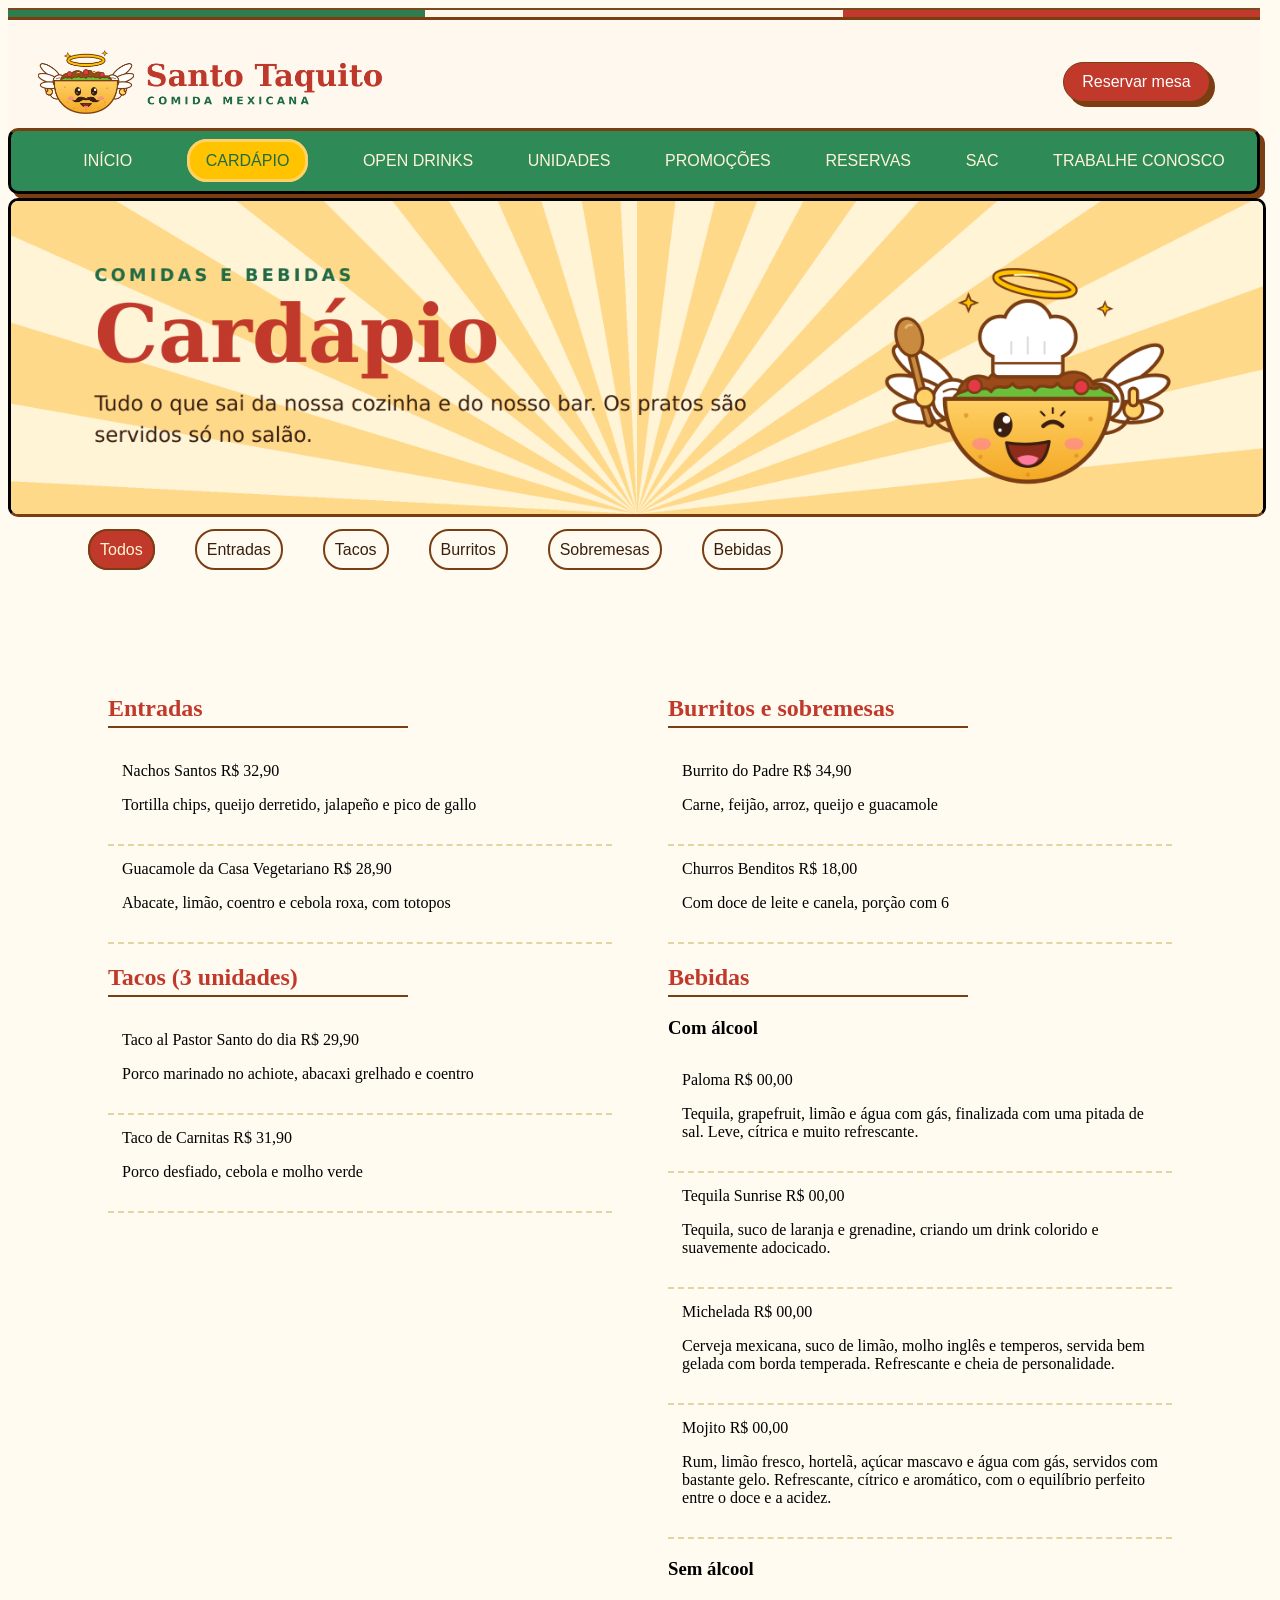
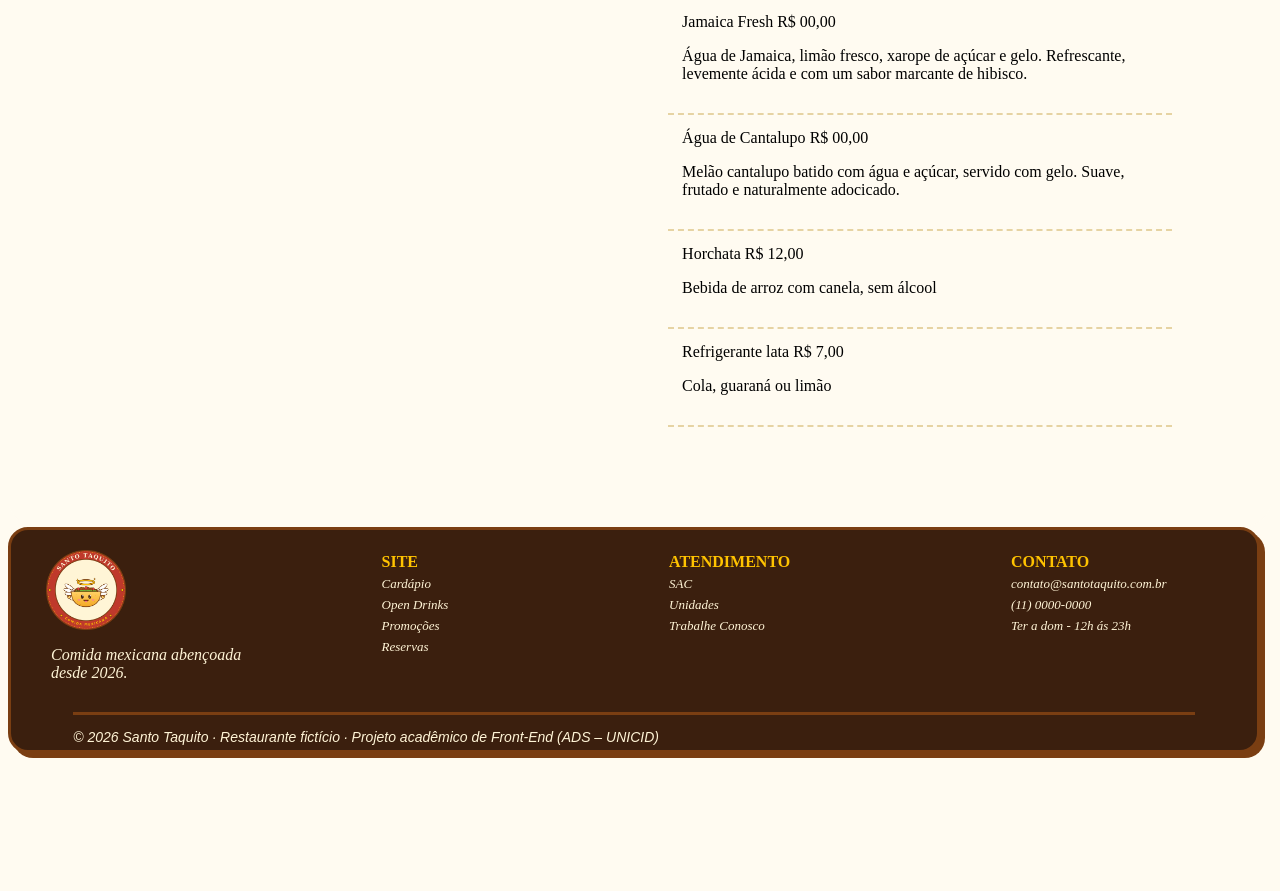
==== html/cardapio.html @ de3e93db "Add alt text to banner image in cardapio.html for accessibility" ====
<!DOCTYPE html>
<html lang="pt-BR">
<head>
    <meta charset="UTF-8">
    <meta name="viewport" content="width=device-width, initial-scale=1.0">
    <title>Santo Taquito - Cardápio</title>
    <!-- Link que carrega o CSS  -->
    <link rel="stylesheet" href="../css/style.css">
</head>
<body>

    <!-- Cabeçalho -->

    <header>
        <div class="content-group">
            <img id="imagem-banner" src="../img/logo-cabecalho.webp" alt="Mascote de tigela sorridente, piscando, com chapéu de cozinheiro, auréola e asinhas, segurando uma colher de pau" onclick="window.location.assign('../index.html')">
            <a href="" class="btn btn-principal titulos">Reservar mesa</a>   
        </div>
    </header>


    <!-- Menu  -->
    <div class="menu">
        <nav>
            <ul class="item-menu titulos">
                <li><a class="menu-link" href="../index.html" >INÍCIO</a></li>
                <li><a class="menu-link" href="cardapio.html" aria-current="page">CARDÁPIO</a></li>
                <li><a class="menu-link" href="open-drinks.html">OPEN DRINKS</a></li>
                <li><a class="menu-link" href="unidades.html">UNIDADES</a></li>
                <li><a class="menu-link" href="promocoes.html">PROMOÇÕES</a></li>
                <li><a class="menu-link" href="trabalhe-conosco.html">RESERVAS</a></li>
                <li><a class="menu-link" href="sac.html">SAC</a></li>
                <li><a class="menu-link" href="trabalhe-conosco.html">TRABALHE CONOSCO</a></li>
            </ul>
        </nav>
    </div>

    <!-- Imagem banner cardápio -->
    <div>
        <h1 class="visually-hidden">Comidas e Bebidas - Cardápio</h1>
        <img id="banner-carpadio" src="../img/banner-cardapio-com-texto.png" alt="Banner do cardápio com o título 'Comidas e Bebidas – Cardápio' e o texto 'Tudo o que sai da nossa cozinha e do nosso bar. Os pratos são servidos só no salão.' À direita, um mascote sorridente em forma de tigela de comida, com chapéu de cozinheiro, asas de anjo, auréola e uma colher de pau, piscando o olho e fazendo sinal de positivo. O fundo tem raios amarelos e creme.">
   </div>

   <div class="container-menu-cardapio">
        <ul id="menu-cardapio">
            <li><a class="btn-menu" href="cardapio.html?menu=todos">Todos</a></li>
            <li><a class="btn-menu" href="cardapio.html?menu=entradas">Entradas</a></li>
            <li><a class="btn-menu" href="cardapio.html?menu=tacos">Tacos</a></li>
            <li><a class="btn-menu" href="cardapio.html?menu=burritos">Burritos</a></li>
            <li><a class="btn-menu" href="cardapio.html?menu=sobremesas">Sobremesas</a></li>
            <li><a class="btn-menu" href="cardapio.html?menu=bebidas">Bebidas</a></li>
        </ul>
   </div>

    <section class="lista-cardapio">
        <div class="container-cardapio">
            <div class="grupo">
                <h2>Entradas</h2>
                <ul class="itens">
                    <li class="item">
                        <div class="item-linha">
                            <span class="item-nome">Nachos Santos</span>
                            <span class="pontilhado"></span>
                            <span class="item-preco">R$ 32,90</span>
                        </div>
                        <p class="descricao-item">Tortilla chips, queijo derretido, jalapeño e pico de gallo</p>
                    </li>
                    <li class="item">
                        <div class="item-linha">
                            <span class="item-nome">Guacamole da Casa</span>
                            <span class="tag tag-verde">Vegetariano</span>
                            <span class="pontilhado"></span>
                            <span class="item-preco">R$ 28,90</span>
                        </div>
                        <p class="descricao-item">Abacate, limão, coentro e cebola roxa, com totopos</p>
                    </li>
                </ul>
            </div>
 
            <div class="grupo">
                <h2>Tacos (3 unidades)</h2>
                <ul class="itens">
                    <li class="item">
                        <div class="item-linha">
                            <span class="item-nome">Taco al Pastor</span>
                            <span class="tag tag-amarela">Santo do dia</span>
                            <span class="pontilhado"></span>
                            <span class="item-preco">R$ 29,90</span>
                        </div>
                        <p class="descricao-item">Porco marinado no achiote, abacaxi grelhado e coentro</p>
                    </li>
                    <li class="item">
                        <div class="item-linha">
                            <span class="item-nome">Taco de Carnitas</span>
                            <span class="pimentas"><i class="pimenta"></i><i class="pimenta"></i></span>
                            <span class="pontilhado"></span>
                            <span class="item-preco">R$ 31,90</span>
                        </div>
                        <p class="descricao-item">Porco desfiado, cebola e molho verde</p>
                    </li>
                </ul>
            </div>
        </div>
 
        <div class="container-cardapio">
            <div class="grupo">
                <h2>Burritos e sobremesas</h2>
                <ul class="itens">
                    <li class="item">
                        <div class="item-linha">
                            <span class="item-nome">Burrito do Padre</span>
                            <span class="pimentas"><i class="pimenta"></i></span>
                            <span class="pontilhado"></span>
                            <span class="item-preco">R$ 34,90</span>
                        </div>
                        <p class="descricao-item">Carne, feijão, arroz, queijo e guacamole</p>
                    </li>
                    <li class="item">
                        <div class="item-linha">
                            <span class="item-nome">Churros Benditos</span>
                            <span class="pontilhado"></span>
                            <span class="item-preco">R$ 18,00</span>
                        </div>
                        <p class="descricao-item">Com doce de leite e canela, porção com 6</p>
                    </li>
                </ul>
            </div>
 
            <div class="grupo">
                <h2>Bebidas</h2>
 
                <h3 class="subtitulo-bebida">Com álcool</h3>
                <ul class="itens">
                    <li class="item">
                        <div class="item-linha">
                            <span class="item-nome">Paloma</span>
                            <span class="pontilhado"></span>
                            <span class="item-preco">R$ 00,00</span>
                        </div>
                        <p class="descricao-item">Tequila, grapefruit, limão e água com gás, finalizada com uma pitada de sal. Leve, cítrica e muito refrescante.</p>
                    </li>
                    <li class="item">
                        <div class="item-linha">
                            <span class="item-nome">Tequila Sunrise</span>
                            <span class="pontilhado"></span>
                            <span class="item-preco">R$ 00,00</span>
                        </div>
                        <p class="descricao-item">Tequila, suco de laranja e grenadine, criando um drink colorido e suavemente adocicado.</p>
                    </li>
                    <li class="item">
                        <div class="item-linha">
                            <span class="item-nome">Michelada</span>
                            <span class="pontilhado"></span>
                            <span class="item-preco">R$ 00,00</span>
                        </div>
                        <p class="descricao-item">Cerveja mexicana, suco de limão, molho inglês e temperos, servida bem gelada com borda temperada. Refrescante e cheia de personalidade.</p>
                    </li>
                    <li class="item">
                        <div class="item-linha">
                            <span class="item-nome">Mojito</span>
                            <span class="pontilhado"></span>
                            <span class="item-preco">R$ 00,00</span>
                        </div>
                        <p class="descricao-item">Rum, limão fresco, hortelã, açúcar mascavo e água com gás, servidos com bastante gelo. Refrescante, cítrico e aromático, com o equilíbrio perfeito entre o doce e a acidez.</p>
                    </li>
                </ul>
 
                <h3 class="subtitulo-bebida">Sem álcool</h3>
                <ul class="itens">
                    <li class="item">
                        <div class="item-linha">
                            <span class="item-nome">Jamaica Fresh</span>
                            <span class="pontilhado"></span>
                            <span class="item-preco">R$ 00,00</span>
                        </div>
                        <p class="descricao-item">Água de Jamaica, limão fresco, xarope de açúcar e gelo. Refrescante, levemente ácida e com um sabor marcante de hibisco.</p>
                    </li>
                    <li class="item">
                        <div class="item-linha">
                            <span class="item-nome">Água de Cantalupo</span>
                            <span class="pontilhado"></span>
                            <span class="item-preco">R$ 00,00</span>
                        </div>
                        <p class="descricao-item">Melão cantalupo batido com água e açúcar, servido com gelo. Suave, frutado e naturalmente adocicado.</p>
                    </li>
                    <li class="item">
                        <div class="item-linha">
                            <span class="item-nome">Horchata</span>
                            <span class="pontilhado"></span>
                            <span class="item-preco">R$ 12,00</span>
                        </div>
                        <p class="descricao-item">Bebida de arroz com canela, sem álcool</p>
                    </li>
                    <li class="item">
                        <div class="item-linha">
                            <span class="item-nome">Refrigerante lata</span>
                            <span class="pontilhado"></span>
                            <span class="item-preco">R$ 7,00</span>
                        </div>
                        <p class="descricao-item">Cola, guaraná ou limão</p>
                    </li>
                </ul>
            </div>
        </div>
    </section>

    <!-- Rodapé  -->
    <footer>
        <div class="content-rodape">
            <div id="selo-rodape">
                <img src="../img/logo-emblema.webp" alt="">
                <p><i>Comida mexicana abençoada<br>desde 2026.</i></p>
                
            </div>
       
            <ul class="rodape-site">
                <li><strong>SITE</strong></li>
                <li><a href="html/cardapio.html"><i>Cardápio</i></a></li>
                <li><a href="open-drinks.html"><i>Open Drinks</i></a></li>
                <li><a href="promocoes.html"><i>Promoções</i></a></li>
                <li><a href="reservas.html"><i>Reservas</i></a></li>
            </ul>
            <ul class="rodape-atendimento">
                <li><strong>ATENDIMENTO</strong></li>
                <li><a href="sac.html"><i>SAC</i></a></li>
                <li><a href="unidades.html"><i>Unidades</i></a></li>
                <li><a href="trabalhe-conosco.html"><i>Trabalhe Conosco</i></a></li>
            </ul>
            <ul class="rodape-contato">
                <li><strong>CONTATO</strong></li>
                <li><i>contato@santotaquito.com.br</i></li>
                <li><i>(11) 0000-0000</i></li>
                <li><i>Ter a dom - 12h ás 23h</i></li>
            </ul>
        </div>
        <div class="copy-rodape">
           <p>
                <i>&copy; 2026 Santo Taquito · Restaurante fictício · Projeto acadêmico de Front-End (ADS – UNICID)</i> 
           </p>
        </div>
    </footer>
    
    <script src="../js/app.js"></script>
</body>
</html>
---- css/style.css ----
/* Todas as cores que serão usadas no site */
:root {
  --vermelho-primenta:#C0392B;
  --vermelho-escuro:#9E2E22;
  --verde-moldura: #2E8B57;
  --verde-escuro:#1F6B45;
  --dourado-aureola:#FFC300;
  --amarelo-tordilha:#FFD166;
  --laranja-tordilha:#F4A824;
  --raio-dourado:#FFD98A;
  --creme:#FFF4D6;
  --fundo-da-pagina:#FFFBF1;
  --branco:#FFFFFF;
  --marrom-contorno: #7A3E12;
  --marrom-texto: #3B1F0E;
  --verde-alface: #6BBF3A;
  --vermelho-tomate:#E63946;
  --rosa-bochecha:#FF7B9C;
}

.item-menu{
    display:flex;
    justify-content: space-around;
    list-style: none;
}

.menu-link {
    text-decoration: none;
    color: var(--creme);
}

.menu {
    background-color: var(--verde-moldura);
    padding: 5px;
    border-style: solid;
    border-top-color: var(--marrom-contorno) ;
    box-shadow: 5px 5px var(--marrom-contorno);
    border-radius:10px;
}

#imagem-banner {
    height: 64px;
    padding:20px;
    cursor:pointer;
 }



.content-group {
  display: flex;
  justify-content: space-between;
  align-items: center;
  padding: 10px; 
  background-color: #fff8ef;
  
}

.lista-cardapio {
    display: flex;
    background-color: #faf9f9;
    padding:100px;
    width: 50%;
    justify-content:space-between;
}

.lista-cardapio h2  {
    border-bottom: 2px solid var(--marrom-contorno);
    padding-bottom: 4px;
    width: 300px;
    text-align: start;
    color: var(--vermelho-primenta);
}

.visually-hidden {
    position: absolute;
    width: 1px;
    height: 1px;
    padding: 0;
    margin: -1px;
    overflow: hidden;
    clip: rect(0, 0, 0, 0);
    white-space: nowrap;
    border: 0;
}

.btn {
    border:1px solid var(--marrom-contorno);
    border-radius: 20px;
    padding: 10px;
    text-decoration: none;
    box-shadow: 5px 5px var(--marrom-contorno);
    margin-right: 40px;
    width: 125px;
    text-align: center;
}

.btn-principal {
    background-color: var(--vermelho-primenta);
    color: var(--branco);
}
.btn-unidades {
    background-color: var(--vermelho-primenta);
    color: var(--branco);
}


.titulos {
    font-family:'Franklin Gothic Medium', 'Arial Narrow', Arial, sans-serif;
}

body {
    /* margin: 0; */
    background-color: var(--fundo-da-pagina);
    margin-right: 20px;   
 }
 #banner-orcamento {
    border-radius: 20px;
    margin-top: 5px;
    border-style: solid;
    border-color: var(--marrom-contorno);
 }
 #banner-contato {
    border-radius: 20px;
    margin-top: 5px;
    border-style: solid;
    border-color: var(--marrom-contorno);
    width: 100%;
    height: 100%;
 }

header {
    height: 120px;
}
#banner-unidades {
    border-radius: 20px;
    margin-top: 5px;
    border-style: solid;
    border-color: var(--marrom-contorno);
}
.imagem-unidade {
    border-radius: 60px;
    border-style: solid;
    border-color: var(--marrom-contorno);
}
.content-unidades {
    padding: 60px;
    display: flex;
    margin-left: 70px;
    margin-bottom: 20px;
}
.content-unidades h4, .content-unidades h2 {
    display: flex;
}

.content-orcamento {
    padding: 70px;
    display: flex;
    justify-content: space-between;
}
.card-orcamento {
    border: solid 3px var(--marrom-contorno);
    border-radius: 20px;
    box-shadow: 5px 5px var(--marrom-contorno);
    background-color: var(--creme);
    width: 20%;
    padding: 20px;
}
.content-contato {
    padding: 50px;
    display: flex;
    justify-content: space-between;
}
.card-contato {
    border: solid 3px var(--marrom-contorno);
    border-radius: 20px;
    box-shadow: 5px 5px var(--marrom-contorno);
    background-color: var(--creme);
    width: 40%;
    padding: 20px;
}

footer {
    background-color: var(--marrom-texto);
    height: 220px;
    border-radius: 20px;
    border: 3px solid var(--marrom-contorno);
    box-shadow: 5px 5px var(--marrom-contorno);
}

.copy-rodape {
    margin: 0 auto;
    height: 80%;
    width: 90%;
    border-top: 3px solid var(--marrom-contorno);
    font-family: 'Franklin Gothic Medium', 'Arial Narrow', Arial, sans-serif;
    font-size:14px;
    text-align:center;
    color:var(--creme);
    display: flex;
}

#selo-rodape img{
    margin-left: 35px;
    margin-top: 20px;
    height: 80px ;
}

#selo-rodape p {
    color: var(--creme);
    margin-left: 40px;
    margin-bottom: 30px;
    /* display: flex;
    position:fixed;
    top:275px; */
}

#selo-rodape {
    display:grid;
    margin-right: 10px;
}

.content-rodape {
    display: flex;
}


.menu a:hover {
    background-color: var(--verde-moldura);
    height: 180px;
    border-radius: 20px;
    color:var(--verde-escuro)
    
}

.menu a[aria-current="page"] {
    background-color: var(--dourado-aureola);
    padding: 10px 16px;
    border-radius: 20px;
    border:3px solid var(--amarelo-tordilha);
    color:var(--verde-escuro)
}

.rodape-site strong , .rodape-atendimento strong, .rodape-contato strong {
    color:var(--dourado-aureola);
    margin-bottom:10px;
}

#banner-carpadio {
    width: 100%;
    height: 100%;
    border-radius: 10px;
    border-style: solid;
    border-bottom-color: var(--marrom-contorno);
    margin-top:4px;
}

#menu-cardapio {
    display: flex;
    /* justify-content:space-around; */
    list-style: none;
    font-family: 'Franklin Gothic Medium', 'Arial Narrow', Arial, sans-serif;
    
}

.container-menu-cardapio {
    margin-top: 20px;
}
 
.btn-menu {
    border: 2px solid var(--marrom-contorno);
    height: 10px;
    padding: 10px;
    border-radius: 20px;
    width: 300px;
    text-decoration: none;
    color: var(--marrom-texto);
    margin-left: 40px;
}


.rodape-site , .rodape-atendimento , .rodape-contato {
    list-style: none;
    display:inline-table;
    margin: 0 auto;
    margin-top:20px;  
} 

.rodape-site li , .rodape-atendimento li , .rodape-contato li {
    margin-top:3px;
}

.rodape-site a , .rodape-atendimento a , .rodape-contato i  {
    color:var(--creme);
    text-decoration: none;
    font-size: small;
}


header::before {
  content: "";
  display: block;
  height: 7px;
  border-top: 2px solid #7a4a1e;
  border-bottom: 3px solid var(--marrom-contorno);
  background: linear-gradient(
    to right,
    #2e7d4f 0 33.33%,
    #fdf6e9 33.33% 66.66%,
    #c0392b 66.66% 100%
  );
}

.lista-cardapio {
    display: grid;
    grid-template-columns: 1fr 1fr;
    gap:56px;
    width: 85%;
    border-radius: 30px;
    margin: 0 auto;
    background: var(--fundo-da-pagina);
}


.itens {
    list-style: none;
    margin: 0;
    padding: 0;
}

.item {
    padding: 14px;
    border-bottom: 2px dashed #e6d3a3;
}
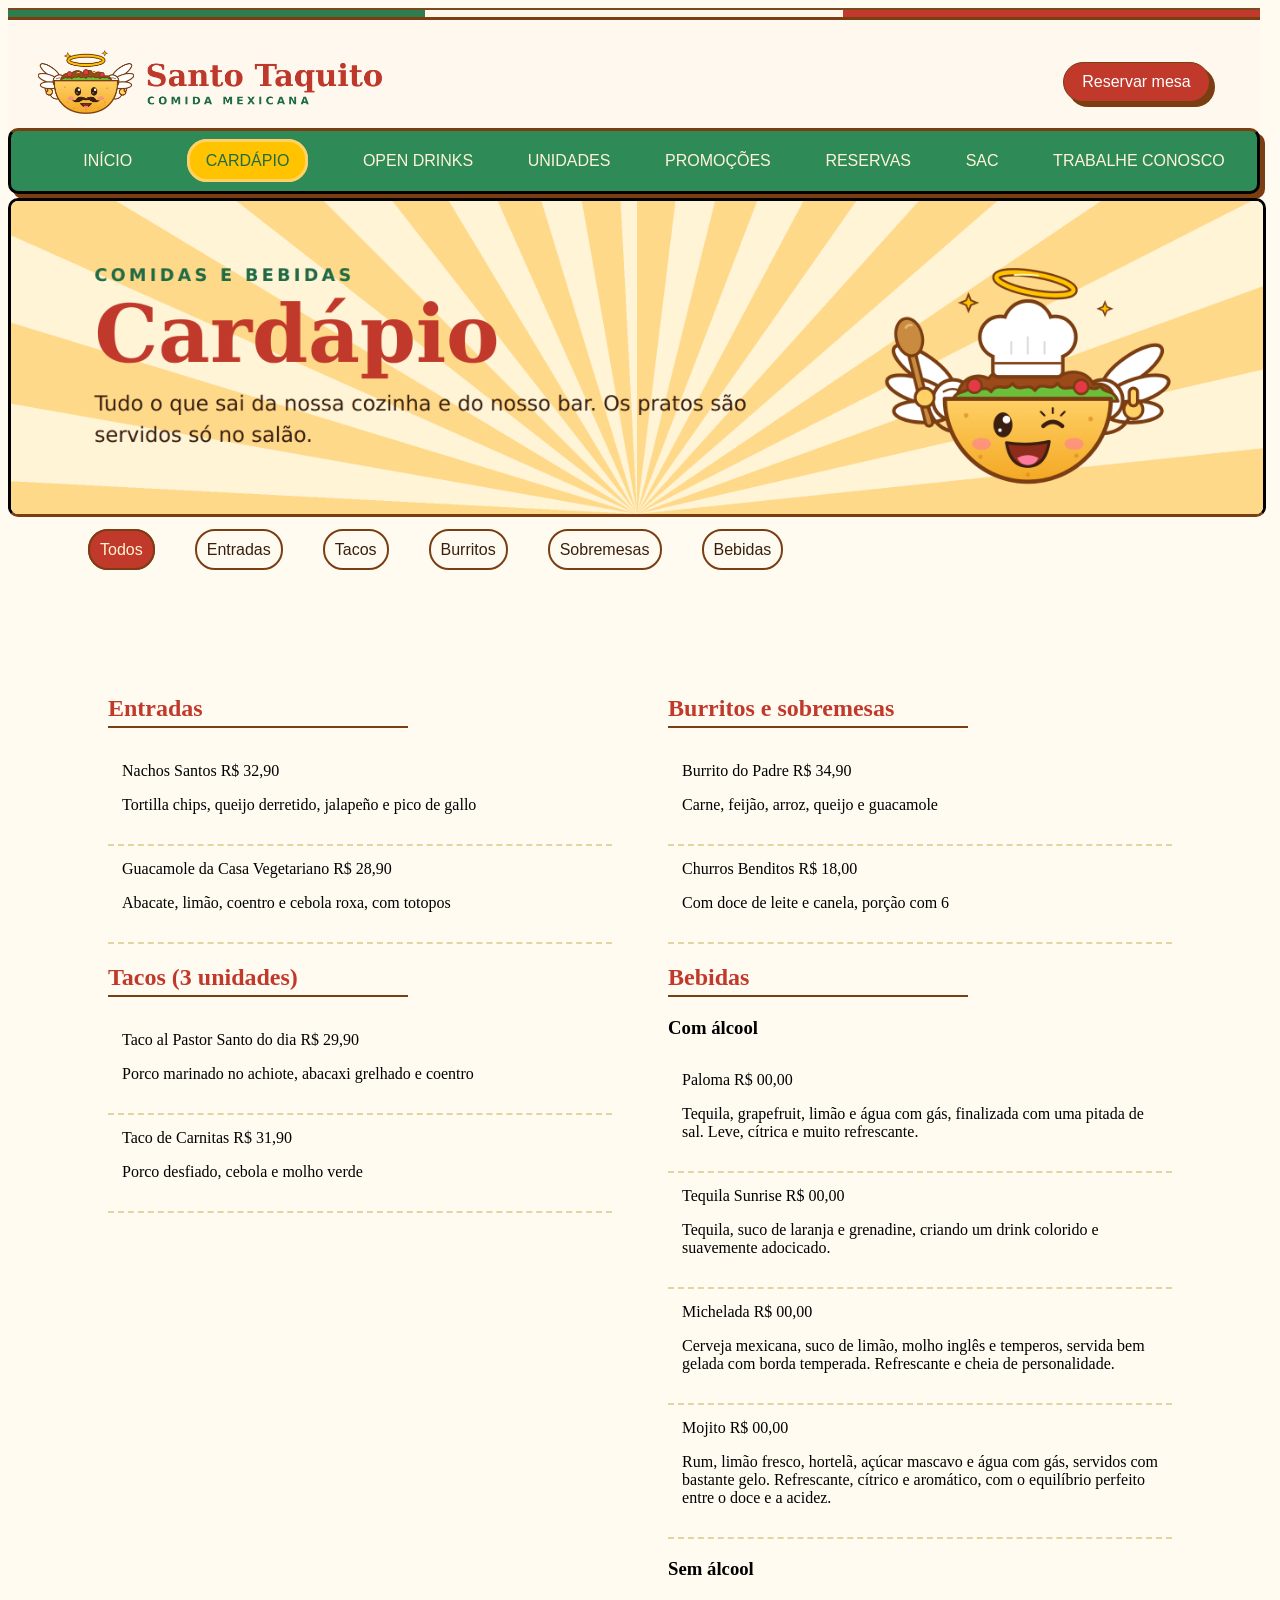
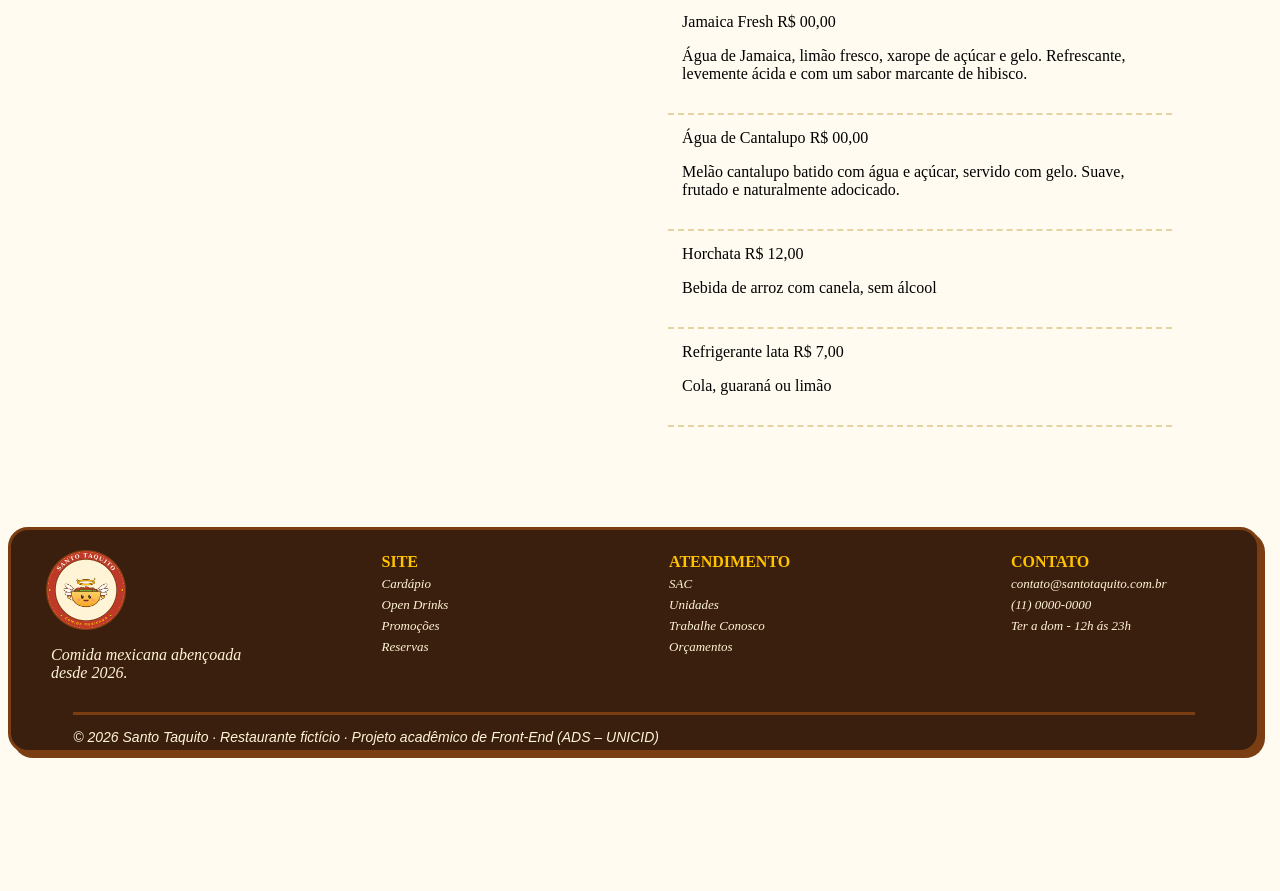
==== commit cf587a22: "att link" ====
--- a/html/cardapio.html
+++ b/html/cardapio.html
@@ -13,7 +13,7 @@
 
     <header>
         <div class="content-group">
-            <img id="imagem-banner" src="../img/logo-cabecalho.webp" alt="Mascote de tigela sorridente, piscando, com chapéu de cozinheiro, auréola e asinhas, segurando uma colher de pau" onclick="window.location.assign('../index.html')">
+            <img id="imagem-banner" src="../img/logo-cabecalho.webp" alt="" onclick="window.location.assign('../index.html')">
             <a href="" class="btn btn-principal titulos">Reservar mesa</a>   
         </div>
     </header>
@@ -225,6 +225,7 @@
                 <li><a href="sac.html"><i>SAC</i></a></li>
                 <li><a href="unidades.html"><i>Unidades</i></a></li>
                 <li><a href="trabalhe-conosco.html"><i>Trabalhe Conosco</i></a></li>
+                <li><a href="orcamento.html"><i>Orçamentos</i></a></li>
             </ul>
             <ul class="rodape-contato">
                 <li><strong>CONTATO</strong></li>
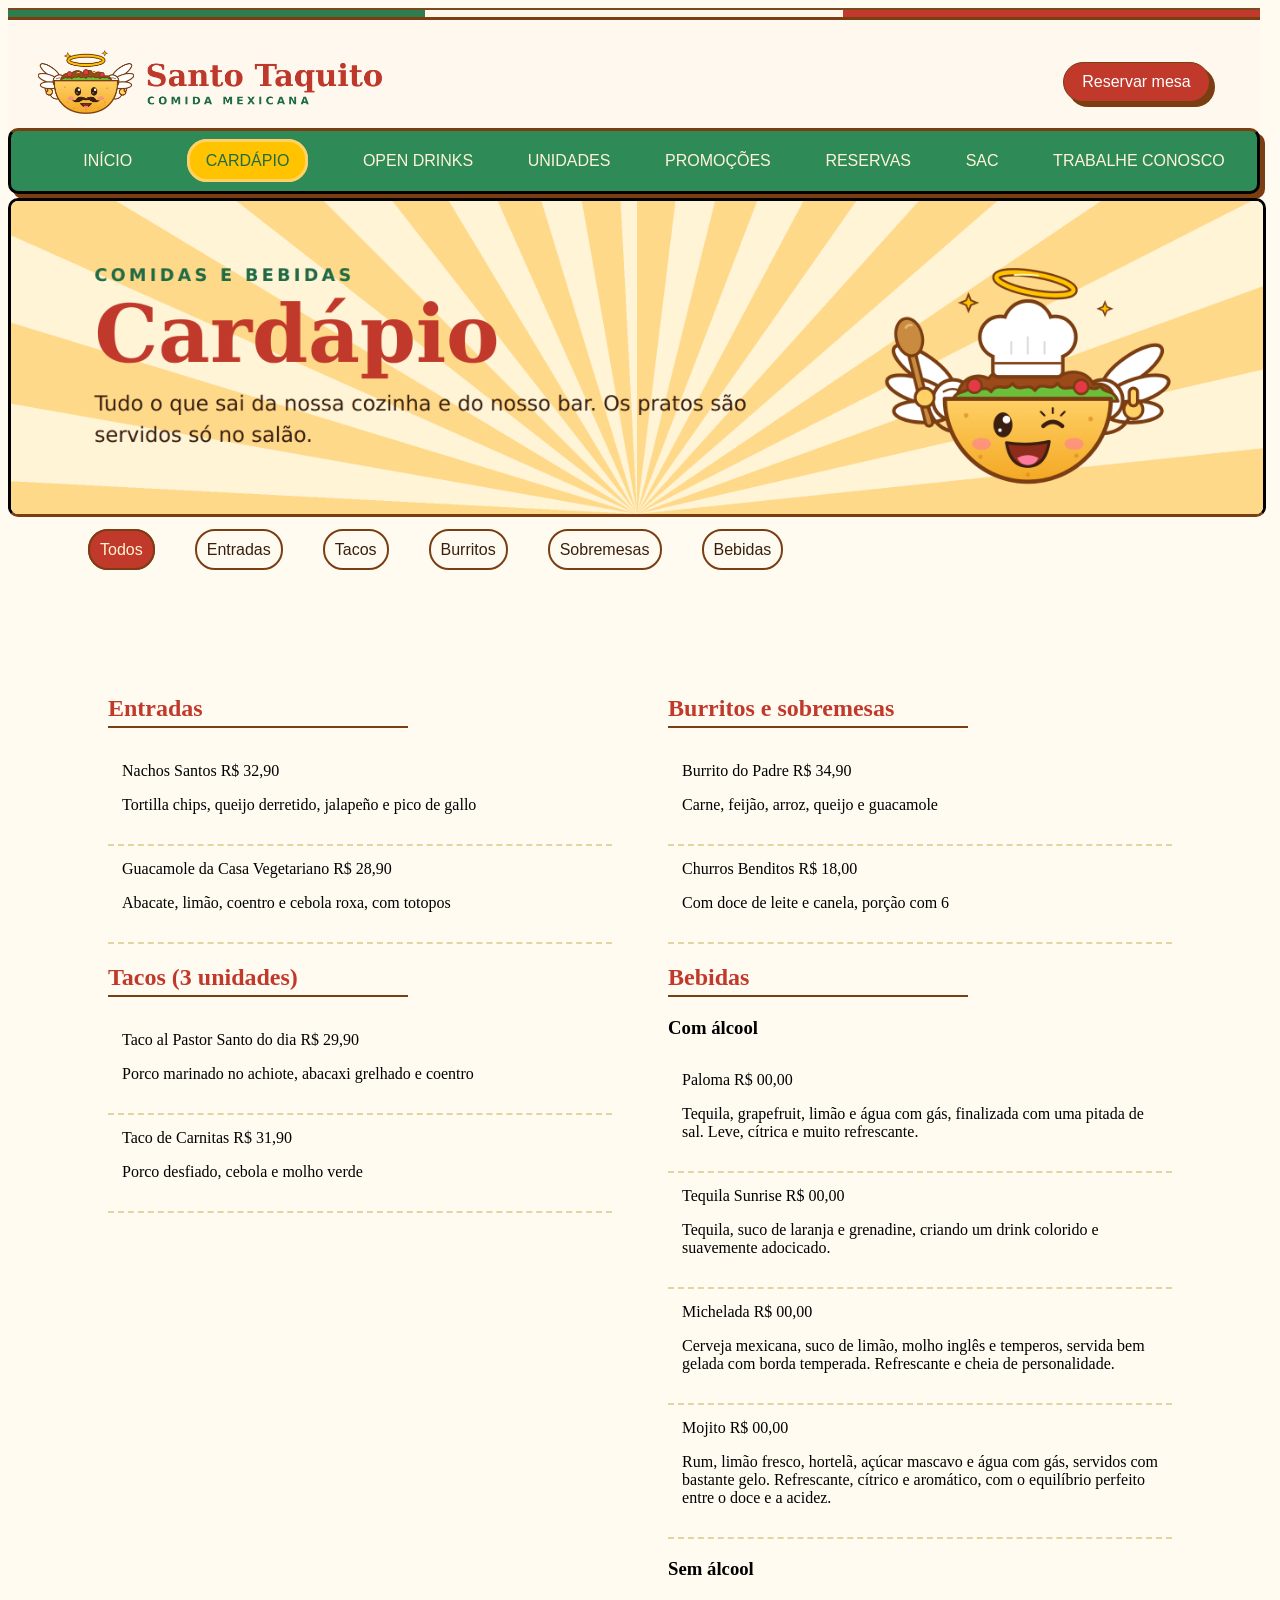
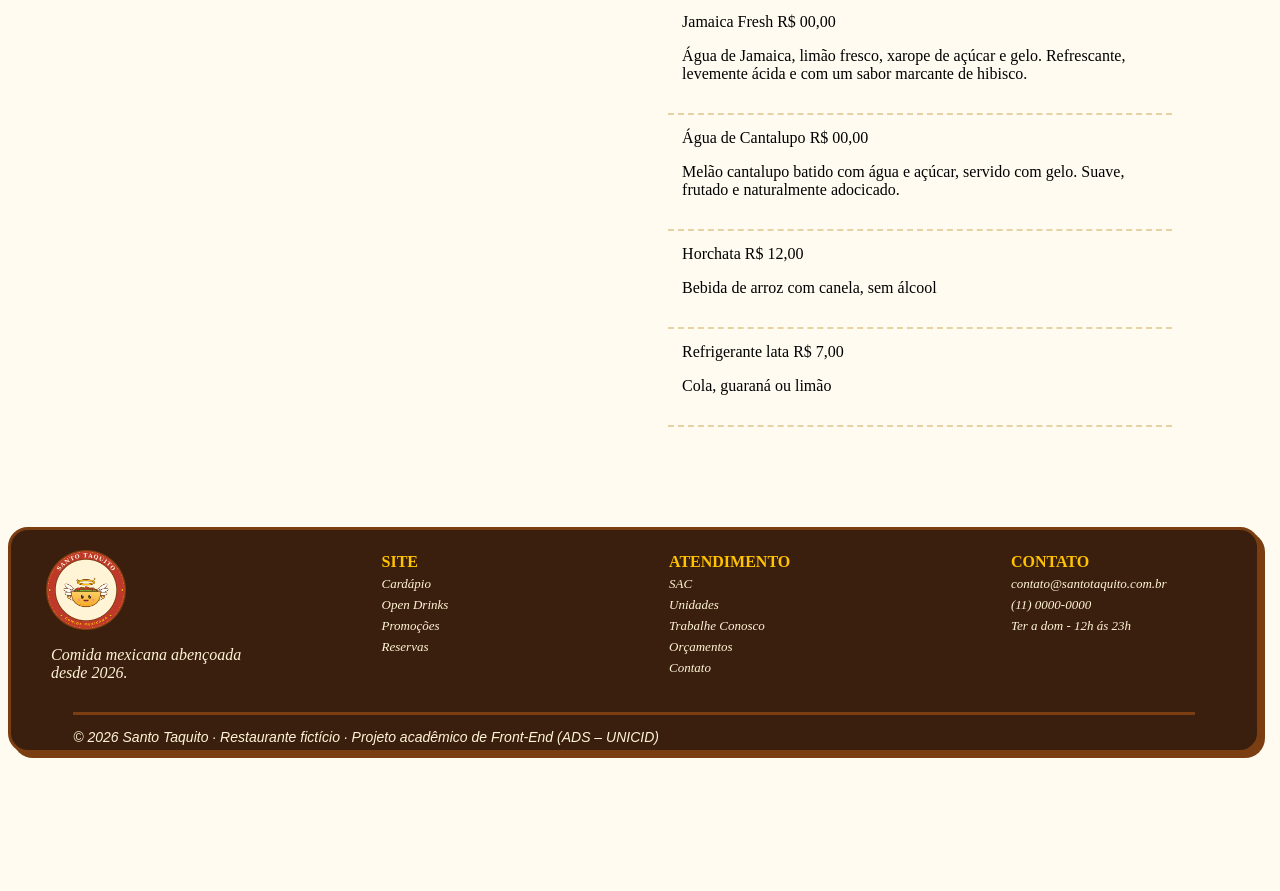
==== commit 30a8801b: "new link" ====
--- a/html/cardapio.html
+++ b/html/cardapio.html
@@ -13,7 +13,7 @@
 
     <header>
         <div class="content-group">
-            <img id="imagem-banner" src="../img/logo-cabecalho.webp" alt="" onclick="window.location.assign('../index.html')">
+            <img id="imagem-banner" src="../img/logo-cabecalho.webp" alt="Mascote de tigela sorridente, piscando, com chapéu de cozinheiro, auréola e asinhas, segurando uma colher de pau" onclick="window.location.assign('../index.html')">
             <a href="" class="btn btn-principal titulos">Reservar mesa</a>   
         </div>
     </header>
@@ -226,6 +226,7 @@
                 <li><a href="unidades.html"><i>Unidades</i></a></li>
                 <li><a href="trabalhe-conosco.html"><i>Trabalhe Conosco</i></a></li>
                 <li><a href="orcamento.html"><i>Orçamentos</i></a></li>
+                <li><a href="contato.html"><i>Contato</i></a></li>
             </ul>
             <ul class="rodape-contato">
                 <li><strong>CONTATO</strong></li>
--- a/css/style.css
+++ b/css/style.css
@@ -118,6 +118,7 @@
     margin-top: 5px;
     border-style: solid;
     border-color: var(--marrom-contorno);
+    width: 100%;
  }
  #banner-contato {
     border-radius: 20px;
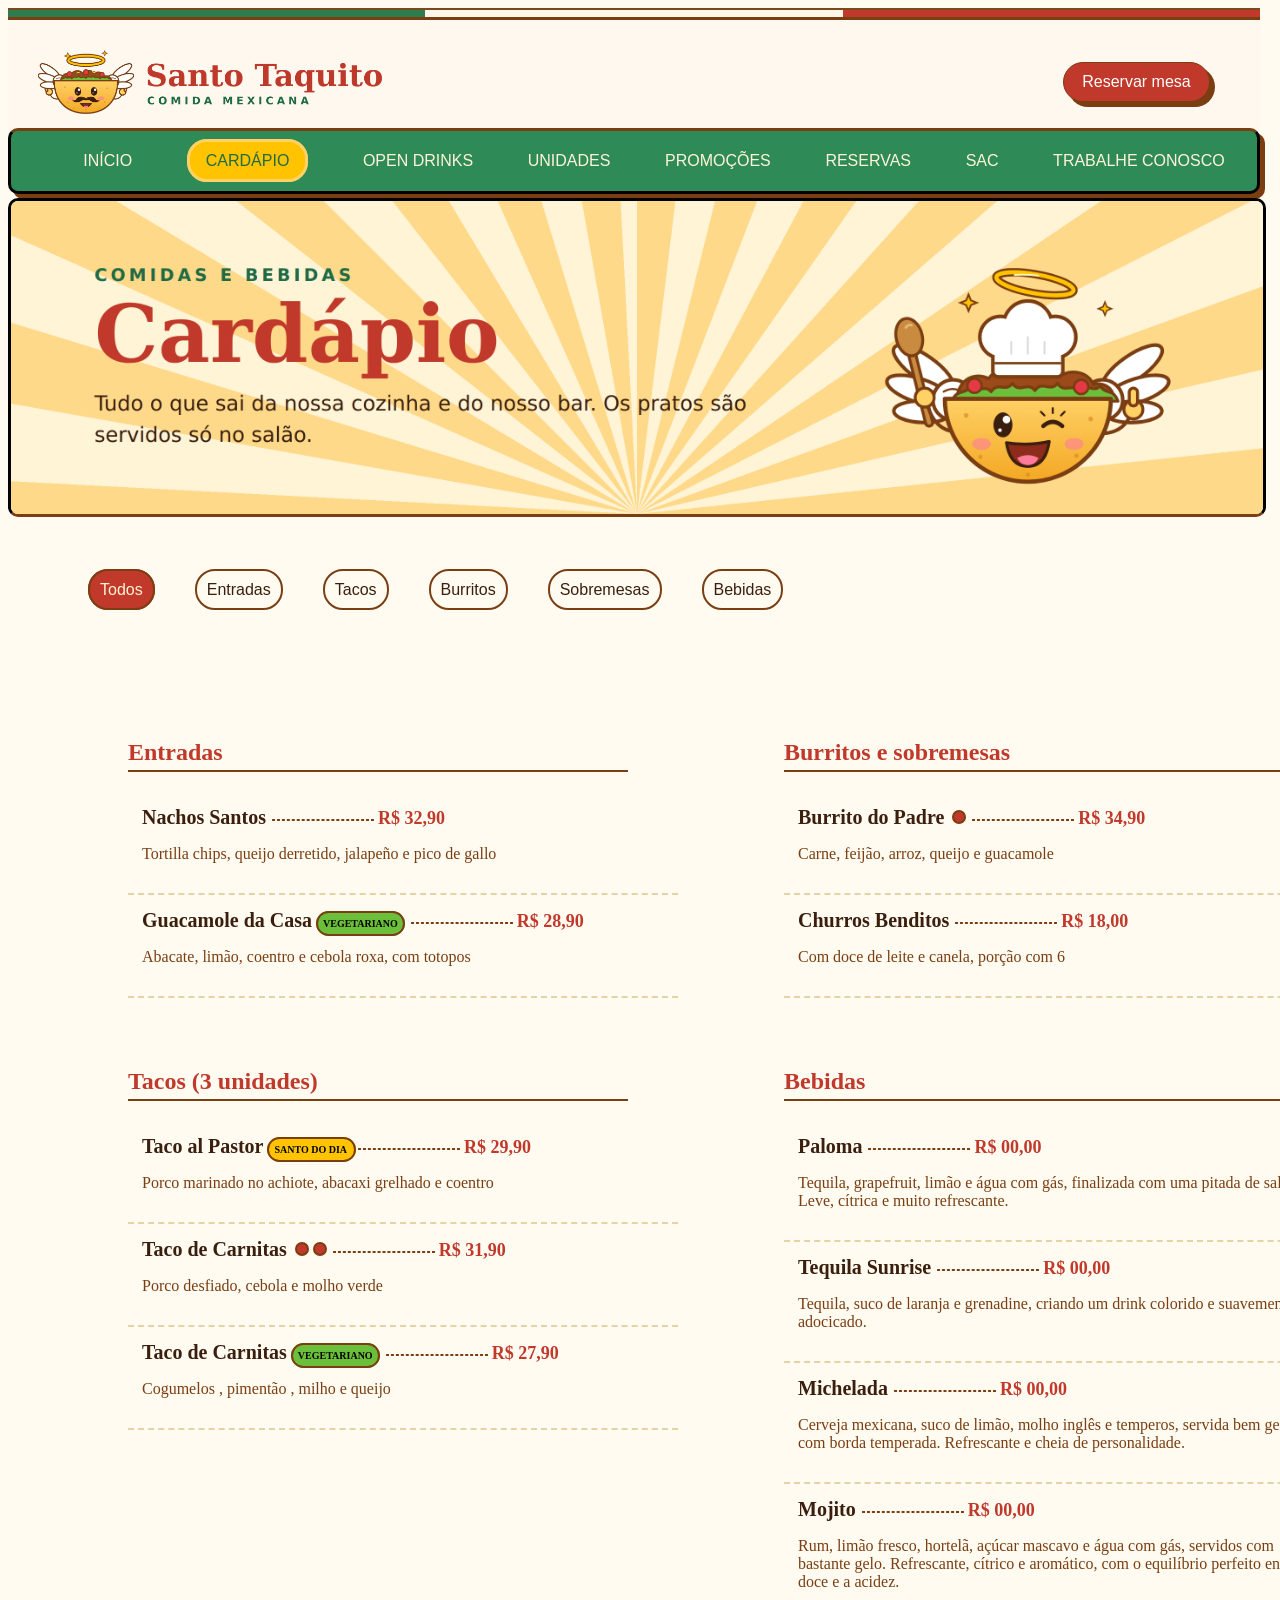
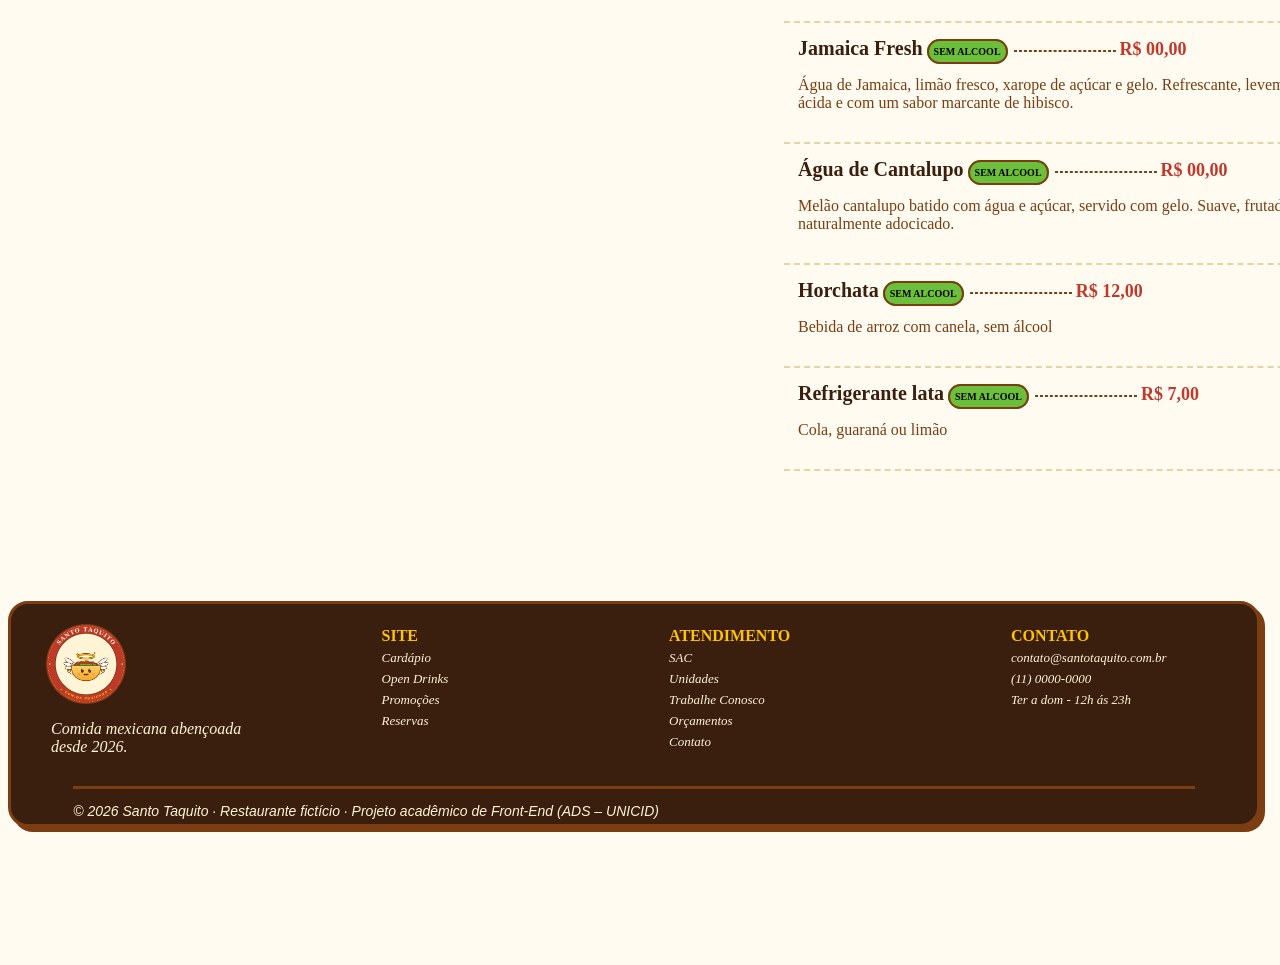
==== commit 6ee154c2: "fix: Ajusta página cardápio  - display  - margin  - organização das classes da página cardápio" ====
--- a/html/cardapio.html
+++ b/html/cardapio.html
@@ -14,7 +14,7 @@
     <header>
         <div class="content-group">
             <img id="imagem-banner" src="../img/logo-cabecalho.webp" alt="Mascote de tigela sorridente, piscando, com chapéu de cozinheiro, auréola e asinhas, segurando uma colher de pau" onclick="window.location.assign('../index.html')">
-            <a href="" class="btn btn-principal titulos">Reservar mesa</a>   
+            <a href="reservas.html" class="btn btn-principal titulos">Reservar mesa</a>   
         </div>
     </header>
 
@@ -37,7 +37,6 @@
 
     <!-- Imagem banner cardápio -->
     <div>
-        <h1 class="visually-hidden">Comidas e Bebidas - Cardápio</h1>
         <img id="banner-carpadio" src="../img/banner-cardapio-com-texto.png" alt="Banner do cardápio com o título 'Comidas e Bebidas – Cardápio' e o texto 'Tudo o que sai da nossa cozinha e do nosso bar. Os pratos são servidos só no salão.' À direita, um mascote sorridente em forma de tigela de comida, com chapéu de cozinheiro, asas de anjo, auréola e uma colher de pau, piscando o olho e fazendo sinal de positivo. O fundo tem raios amarelos e creme.">
    </div>
 
@@ -52,157 +51,180 @@
         </ul>
    </div>
 
-    <section class="lista-cardapio">
-        <div class="container-cardapio">
-            <div class="grupo">
-                <h2>Entradas</h2>
-                <ul class="itens">
-                    <li class="item">
-                        <div class="item-linha">
-                            <span class="item-nome">Nachos Santos</span>
-                            <span class="pontilhado"></span>
-                            <span class="item-preco">R$ 32,90</span>
-                        </div>
-                        <p class="descricao-item">Tortilla chips, queijo derretido, jalapeño e pico de gallo</p>
-                    </li>
-                    <li class="item">
-                        <div class="item-linha">
-                            <span class="item-nome">Guacamole da Casa</span>
-                            <span class="tag tag-verde">Vegetariano</span>
-                            <span class="pontilhado"></span>
-                            <span class="item-preco">R$ 28,90</span>
-                        </div>
-                        <p class="descricao-item">Abacate, limão, coentro e cebola roxa, com totopos</p>
-                    </li>
-                </ul>
+   <!-- principal  -->
+    <main>
+        <section class="lista-cardapio">
+            <div class="container-cardapio">
+                <div class="grupo">
+                    <h2>Entradas</h2>
+                    <ul class="itens">
+                        <li class="item">
+                            <div class="item-linha">
+                                <span class="item-nome">Nachos Santos</span>
+                                <span class="pontilhado"></span>
+                                <span class="item-preco">R$ 32,90</span>
+                            </div>
+                            <p class="descricao-item">Tortilla chips, queijo derretido, jalapeño e pico de gallo</p>
+                        </li>
+                        <li class="item">
+                            <div class="item-linha">
+                                <span class="item-nome">Guacamole da Casa</span>
+                                <span class="tag tag-verde">VEGETARIANO</span>
+                                <span class="pontilhado"></span>
+                                <span class="item-preco">R$ 28,90</span>
+                            </div>
+                            <p class="descricao-item">Abacate, limão, coentro e cebola roxa, com totopos</p>
+                        </li>
+                    </ul>
+                </div>
+    
+                <div class="grupo">
+                    <h2>Tacos (3 unidades)</h2>
+                    <ul class="itens">
+                        <li class="item">
+                            <div class="item-linha">
+                                <span class="item-nome">Taco al Pastor</span>
+                                <span class="tag tag-amarela">SANTO DO DIA </span>
+                                <span class="pontilhado"></span>
+                                <span class="item-preco">R$ 29,90</span>
+                            </div>
+                            <p class="descricao-item">Porco marinado no achiote, abacaxi grelhado e coentro</p>
+                        </li>
+                        <li class="item">
+                            <div class="item-linha">
+                                <span class="item-nome">Taco de Carnitas</span>
+                                <span class="pimentas"><i class="pimenta"></i><i class="pimenta"></i></span>
+                                <span class="pontilhado"></span>
+                                <span class="item-preco">R$ 31,90</span>
+                            </div>
+                            <p class="descricao-item">Porco desfiado, cebola e molho verde</p>
+                        </li>
+                        <li class="item">
+                            <div class="item-linha">
+                                <span class="item-nome">Taco de Carnitas</span>
+                                <span class="tag tag-verde">VEGETARIANO</span>
+                                <span class="pontilhado"></span>
+                                <span class="item-preco">R$ 27,90</span>
+                            </div>
+                            <p class="descricao-item">Cogumelos , pimentão , milho e queijo</p>
+                        </li>
+                    </ul>
+                </div>
             </div>
- 
-            <div class="grupo">
-                <h2>Tacos (3 unidades)</h2>
-                <ul class="itens">
-                    <li class="item">
-                        <div class="item-linha">
-                            <span class="item-nome">Taco al Pastor</span>
-                            <span class="tag tag-amarela">Santo do dia</span>
-                            <span class="pontilhado"></span>
-                            <span class="item-preco">R$ 29,90</span>
-                        </div>
-                        <p class="descricao-item">Porco marinado no achiote, abacaxi grelhado e coentro</p>
-                    </li>
-                    <li class="item">
-                        <div class="item-linha">
-                            <span class="item-nome">Taco de Carnitas</span>
-                            <span class="pimentas"><i class="pimenta"></i><i class="pimenta"></i></span>
-                            <span class="pontilhado"></span>
-                            <span class="item-preco">R$ 31,90</span>
-                        </div>
-                        <p class="descricao-item">Porco desfiado, cebola e molho verde</p>
-                    </li>
-                </ul>
+    
+            <div class="container-cardapio">
+                <div class="grupo">
+                    <h2>Burritos e sobremesas</h2>
+                    <ul class="itens">
+                        <li class="item">
+                            <div class="item-linha">
+                                <span class="item-nome">Burrito do Padre</span>
+                                <span class="pimentas"><i class="pimenta"></i></span>
+                                <span class="pontilhado"></span>
+                                <span class="item-preco">R$ 34,90</span>
+                            </div>
+                            <p class="descricao-item">Carne, feijão, arroz, queijo e guacamole</p>
+                        </li>
+                        <li class="item">
+                            <div class="item-linha">
+                                <span class="item-nome">Churros Benditos</span>
+                                <span class="pontilhado"></span>
+                                <span class="item-preco">R$ 18,00</span>
+                            </div>
+                            <p class="descricao-item">Com doce de leite e canela, porção com 6</p>
+                        </li>
+                    </ul>
+                </div>
+    
+                <div class="grupo">
+                    <h2>Bebidas</h2>
+                    <ul class="itens">
+                        <li class="item">
+                            <div class="item-linha">
+                                <span class="item-nome">Paloma</span>
+                                <span class="pontilhado"></span>
+                                <span class="item-preco">R$ 00,00</span>
+                            </div>
+                            <p class="descricao-item">Tequila, grapefruit, limão e água com gás, finalizada com uma pitada
+                                de sal. Leve, cítrica e muito refrescante.</p>
+                        </li>
+                        <li class="item">
+                            <div class="item-linha">
+                                <span class="item-nome">Tequila Sunrise</span>
+                                <span class="pontilhado"></span>
+                                <span class="item-preco">R$ 00,00</span>
+                            </div>
+                            <p class="descricao-item">Tequila, suco de laranja e grenadine, criando um drink colorido e
+                                suavemente adocicado.</p>
+                        </li>
+                        <li class="item">
+                            <div class="item-linha">
+                                <span class="item-nome">Michelada</span>
+                                <span class="pontilhado"></span>
+                                <span class="item-preco">R$ 00,00</span>
+                            </div>
+                            <p class="descricao-item">Cerveja mexicana, suco de limão, molho inglês e temperos, servida bem
+                                gelada com borda temperada. Refrescante e cheia de personalidade.</p>
+                        </li>
+                        <li class="item">
+                            <div class="item-linha">
+                                <span class="item-nome">Mojito</span>
+                                <span class="pontilhado"></span>
+                                <span class="item-preco">R$ 00,00</span>
+                            </div>
+                            <p class="descricao-item">Rum, limão fresco, hortelã, açúcar mascavo e água com gás, servidos
+                                com bastante gelo. Refrescante, cítrico e aromático, com o equilíbrio perfeito entre o doce
+                                e a acidez.</p>
+                        </li>
+                    </ul>
+    
+                    <!-- <h3 class="subtitulo-bebida">Sem álcool</h3> -->
+                    <ul class="itens">
+                        <li class="item">
+                            <div class="item-linha">
+                                <span class="item-nome">Jamaica Fresh</span>
+                                <span class="tag tag-verde">SEM ALCOOL</span>
+                                <span class="pontilhado"></span>
+                                <span class="item-preco">R$ 00,00</span>
+                            </div>
+                            <p class="descricao-item">Água de Jamaica, limão fresco, xarope de açúcar e gelo. Refrescante,
+                                levemente ácida e com um sabor marcante de hibisco.</p>
+                        </li>
+                        <li class="item">
+                            <div class="item-linha">
+                                <span class="item-nome">Água de Cantalupo</span>
+                                <span class="tag tag-verde">SEM ALCOOL</span>
+                                <span class="pontilhado"></span>
+                                <span class="item-preco">R$ 00,00</span>
+                            </div>
+                            <p class="descricao-item">Melão cantalupo batido com água e açúcar, servido com gelo. Suave,
+                                frutado e naturalmente adocicado.</p>
+                        </li>
+                        <li class="item">
+                            <div class="item-linha">
+                                <span class="item-nome">Horchata</span>
+                                <span class="tag tag-verde">SEM ALCOOL</span>
+                                <span class="pontilhado"></span>
+                                <span class="item-preco">R$ 12,00</span>
+                            </div>
+                            <p class="descricao-item">Bebida de arroz com canela, sem álcool</p>
+                        </li>
+                        <li class="item">
+                            <div class="item-linha">
+                                <span class="item-nome">Refrigerante lata</span>
+                                <span class="tag tag-verde">SEM ALCOOL</span>
+                                <span class="pontilhado"></span>
+                                <span class="item-preco">R$ 7,00</span>
+                            </div>
+                            <p class="descricao-item">Cola, guaraná ou limão</p>
+                        </li>
+                    </ul>
+                </div>
             </div>
-        </div>
- 
-        <div class="container-cardapio">
-            <div class="grupo">
-                <h2>Burritos e sobremesas</h2>
-                <ul class="itens">
-                    <li class="item">
-                        <div class="item-linha">
-                            <span class="item-nome">Burrito do Padre</span>
-                            <span class="pimentas"><i class="pimenta"></i></span>
-                            <span class="pontilhado"></span>
-                            <span class="item-preco">R$ 34,90</span>
-                        </div>
-                        <p class="descricao-item">Carne, feijão, arroz, queijo e guacamole</p>
-                    </li>
-                    <li class="item">
-                        <div class="item-linha">
-                            <span class="item-nome">Churros Benditos</span>
-                            <span class="pontilhado"></span>
-                            <span class="item-preco">R$ 18,00</span>
-                        </div>
-                        <p class="descricao-item">Com doce de leite e canela, porção com 6</p>
-                    </li>
-                </ul>
-            </div>
- 
-            <div class="grupo">
-                <h2>Bebidas</h2>
- 
-                <h3 class="subtitulo-bebida">Com álcool</h3>
-                <ul class="itens">
-                    <li class="item">
-                        <div class="item-linha">
-                            <span class="item-nome">Paloma</span>
-                            <span class="pontilhado"></span>
-                            <span class="item-preco">R$ 00,00</span>
-                        </div>
-                        <p class="descricao-item">Tequila, grapefruit, limão e água com gás, finalizada com uma pitada de sal. Leve, cítrica e muito refrescante.</p>
-                    </li>
-                    <li class="item">
-                        <div class="item-linha">
-                            <span class="item-nome">Tequila Sunrise</span>
-                            <span class="pontilhado"></span>
-                            <span class="item-preco">R$ 00,00</span>
-                        </div>
-                        <p class="descricao-item">Tequila, suco de laranja e grenadine, criando um drink colorido e suavemente adocicado.</p>
-                    </li>
-                    <li class="item">
-                        <div class="item-linha">
-                            <span class="item-nome">Michelada</span>
-                            <span class="pontilhado"></span>
-                            <span class="item-preco">R$ 00,00</span>
-                        </div>
-                        <p class="descricao-item">Cerveja mexicana, suco de limão, molho inglês e temperos, servida bem gelada com borda temperada. Refrescante e cheia de personalidade.</p>
-                    </li>
-                    <li class="item">
-                        <div class="item-linha">
-                            <span class="item-nome">Mojito</span>
-                            <span class="pontilhado"></span>
-                            <span class="item-preco">R$ 00,00</span>
-                        </div>
-                        <p class="descricao-item">Rum, limão fresco, hortelã, açúcar mascavo e água com gás, servidos com bastante gelo. Refrescante, cítrico e aromático, com o equilíbrio perfeito entre o doce e a acidez.</p>
-                    </li>
-                </ul>
- 
-                <h3 class="subtitulo-bebida">Sem álcool</h3>
-                <ul class="itens">
-                    <li class="item">
-                        <div class="item-linha">
-                            <span class="item-nome">Jamaica Fresh</span>
-                            <span class="pontilhado"></span>
-                            <span class="item-preco">R$ 00,00</span>
-                        </div>
-                        <p class="descricao-item">Água de Jamaica, limão fresco, xarope de açúcar e gelo. Refrescante, levemente ácida e com um sabor marcante de hibisco.</p>
-                    </li>
-                    <li class="item">
-                        <div class="item-linha">
-                            <span class="item-nome">Água de Cantalupo</span>
-                            <span class="pontilhado"></span>
-                            <span class="item-preco">R$ 00,00</span>
-                        </div>
-                        <p class="descricao-item">Melão cantalupo batido com água e açúcar, servido com gelo. Suave, frutado e naturalmente adocicado.</p>
-                    </li>
-                    <li class="item">
-                        <div class="item-linha">
-                            <span class="item-nome">Horchata</span>
-                            <span class="pontilhado"></span>
-                            <span class="item-preco">R$ 12,00</span>
-                        </div>
-                        <p class="descricao-item">Bebida de arroz com canela, sem álcool</p>
-                    </li>
-                    <li class="item">
-                        <div class="item-linha">
-                            <span class="item-nome">Refrigerante lata</span>
-                            <span class="pontilhado"></span>
-                            <span class="item-preco">R$ 7,00</span>
-                        </div>
-                        <p class="descricao-item">Cola, guaraná ou limão</p>
-                    </li>
-                </ul>
-            </div>
-        </div>
-    </section>
+        </section>
+    </main>
+
+    
 
     <!-- Rodapé  -->
     <footer>
--- a/css/style.css
+++ b/css/style.css
@@ -1,6 +1,6 @@
 /* Todas as cores que serão usadas no site */
 :root {
-  --vermelho-primenta:#C0392B;
+  --vermelho-pimenta:#C0392B;
   --vermelho-escuro:#9E2E22;
   --verde-moldura: #2E8B57;
   --verde-escuro:#1F6B45;
@@ -55,33 +55,7 @@
   
 }
 
-.lista-cardapio {
-    display: flex;
-    background-color: #faf9f9;
-    padding:100px;
-    width: 50%;
-    justify-content:space-between;
-}
-
-.lista-cardapio h2  {
-    border-bottom: 2px solid var(--marrom-contorno);
-    padding-bottom: 4px;
-    width: 300px;
-    text-align: start;
-    color: var(--vermelho-primenta);
-}
-
-.visually-hidden {
-    position: absolute;
-    width: 1px;
-    height: 1px;
-    padding: 0;
-    margin: -1px;
-    overflow: hidden;
-    clip: rect(0, 0, 0, 0);
-    white-space: nowrap;
-    border: 0;
-}
+
 
 .btn {
     border:1px solid var(--marrom-contorno);
@@ -95,11 +69,11 @@
 }
 
 .btn-principal {
-    background-color: var(--vermelho-primenta);
+    background-color: var(--vermelho-pimenta);
     color: var(--branco);
 }
 .btn-unidades {
-    background-color: var(--vermelho-primenta);
+    background-color: var(--vermelho-pimenta);
     color: var(--branco);
 }
 
@@ -109,7 +83,6 @@
 }
 
 body {
-    /* margin: 0; */
     background-color: var(--fundo-da-pagina);
     margin-right: 20px;   
  }
@@ -200,6 +173,15 @@
     display: flex;
 }
 
+#banner-sac {
+    height: 100%;
+    width: 100%;
+    margin-top:5px;
+    border-radius: 10px;
+    border: 3px solid var(--marrom-contorno);
+    /* box-shadow: 5px 5px var(--marrom-contorno); */
+}
+
 #selo-rodape img{
     margin-left: 35px;
     margin-top: 20px;
@@ -255,13 +237,6 @@
     margin-top:4px;
 }
 
-#menu-cardapio {
-    display: flex;
-    /* justify-content:space-around; */
-    list-style: none;
-    font-family: 'Franklin Gothic Medium', 'Arial Narrow', Arial, sans-serif;
-    
-}
 
 .container-menu-cardapio {
     margin-top: 20px;
@@ -282,9 +257,27 @@
 .rodape-site , .rodape-atendimento , .rodape-contato {
     list-style: none;
     display:inline-table;
-    margin: 0 auto;
+    margin: auto;
     margin-top:20px;  
 } 
+
+.content-sac {
+    border: 3px solid var(--marrom-contorno);
+    padding: 20px;
+    border-radius: 20px;
+    margin-bottom: 10px;
+    box-shadow: 5px 5px var(--marrom-contorno);
+
+}
+
+
+.content-sac h1 , .duas_colunas h1 {
+    color: var(--vermelho-primenta);
+}
+
+.form-sac {
+    display: grid;
+}
 
 .rodape-site li , .rodape-atendimento li , .rodape-contato li {
     margin-top:3px;
@@ -311,24 +304,118 @@
   );
 }
 
+
+
+.engloba-conteudo {
+    display:flex;
+    justify-content: space-evenly;
+}
+
+.duas_colunas details , .outros-canais {
+    border: 2px solid var(--marrom-contorno);
+    border-radius:10px;
+    padding:25px;
+}
+
+.duas_colunas summary {
+    border: 2px solid var(--marrom-contorno);
+}
+
+
+/* Ryan - Cardápio */
+#menu-cardapio {
+    display: flex;
+    list-style: none;
+    font-family: 'Franklin Gothic Medium', 'Arial Narrow', Arial, sans-serif;
+    margin-top:60px;
+}
+
+.lista-cardapio h2  {
+    border-bottom: 2px solid var(--marrom-contorno);
+    padding-bottom: 4px;
+    width: 500px;
+}
+
+.lista-cardapio h2 , .item-preco {
+    color: var(--vermelho-pimenta);
+}
+
 .lista-cardapio {
-    display: grid;
-    grid-template-columns: 1fr 1fr;
-    gap:56px;
-    width: 85%;
+    display: flex;
+    gap:66px;
+    margin: 100px;
     border-radius: 30px;
-    margin: 0 auto;
     background: var(--fundo-da-pagina);
 }
 
+.grupo {
+    padding:20px;
+    width: 550px;
+    margin-bottom: 10px;
+    /* border-radius: 10px;
+    box-shadow: 5px 5px var(--marrom-contorno); */
+}
 
 .itens {
     list-style: none;
-    margin: 0;
-    padding: 0;
+    margin: auto;
+    padding: 0px;
 }
 
 .item {
     padding: 14px;
     border-bottom: 2px dashed #e6d3a3;
 }
+
+.item-preco {
+    font-weight: bold;
+    font-size: 18px;
+}
+
+
+.pimenta {
+    border: 2px solid var(--marrom-contorno);
+    width: 10px; 
+    display: inline-flex;
+    height: 10px;
+    border-radius: 10px;
+    margin-left: 4px;
+    background-color: var(--vermelho-pimenta);
+}
+
+.pontilhado {
+    border: 1px dashed var(--marrom-contorno);
+    display:inline-flex;
+    width: 100px;
+    border-radius:10px;
+    margin-left: 2px;
+    position:relative;
+    bottom:3px;
+}
+
+.tag {
+    border: 2px solid var(--marrom-contorno);
+    padding:5px;
+    border-radius: 20px;
+    font-weight: bold;
+    font-size:10px;
+}
+
+.tag-verde {
+    background-color: var(--verde-alface);
+}
+
+.tag-amarela {
+    background-color: var(--dourado-aureola);
+}
+
+.item-nome {
+    font-weight: bold;
+    color: var(--marrom-texto);
+    font-size: 20px;
+}
+
+.descricao-item {
+    color:var(--marrom-contorno);
+}
+
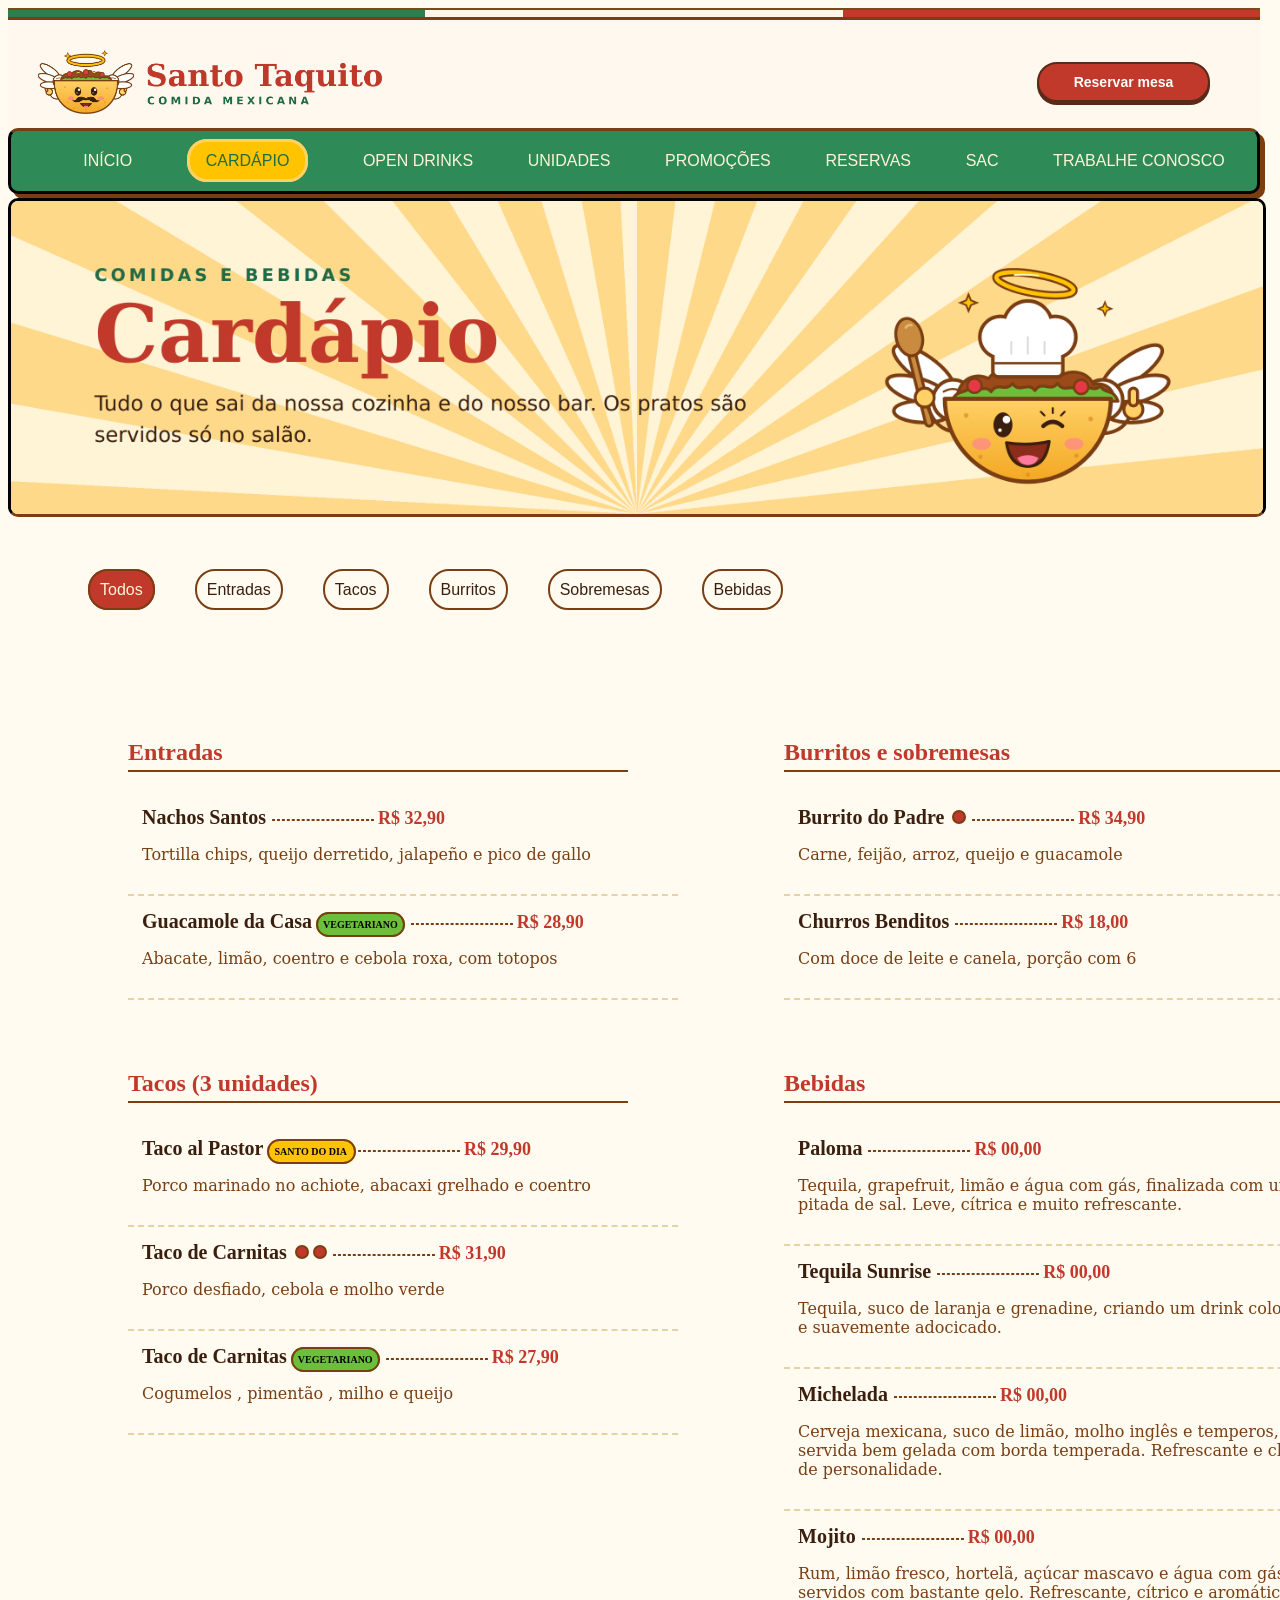
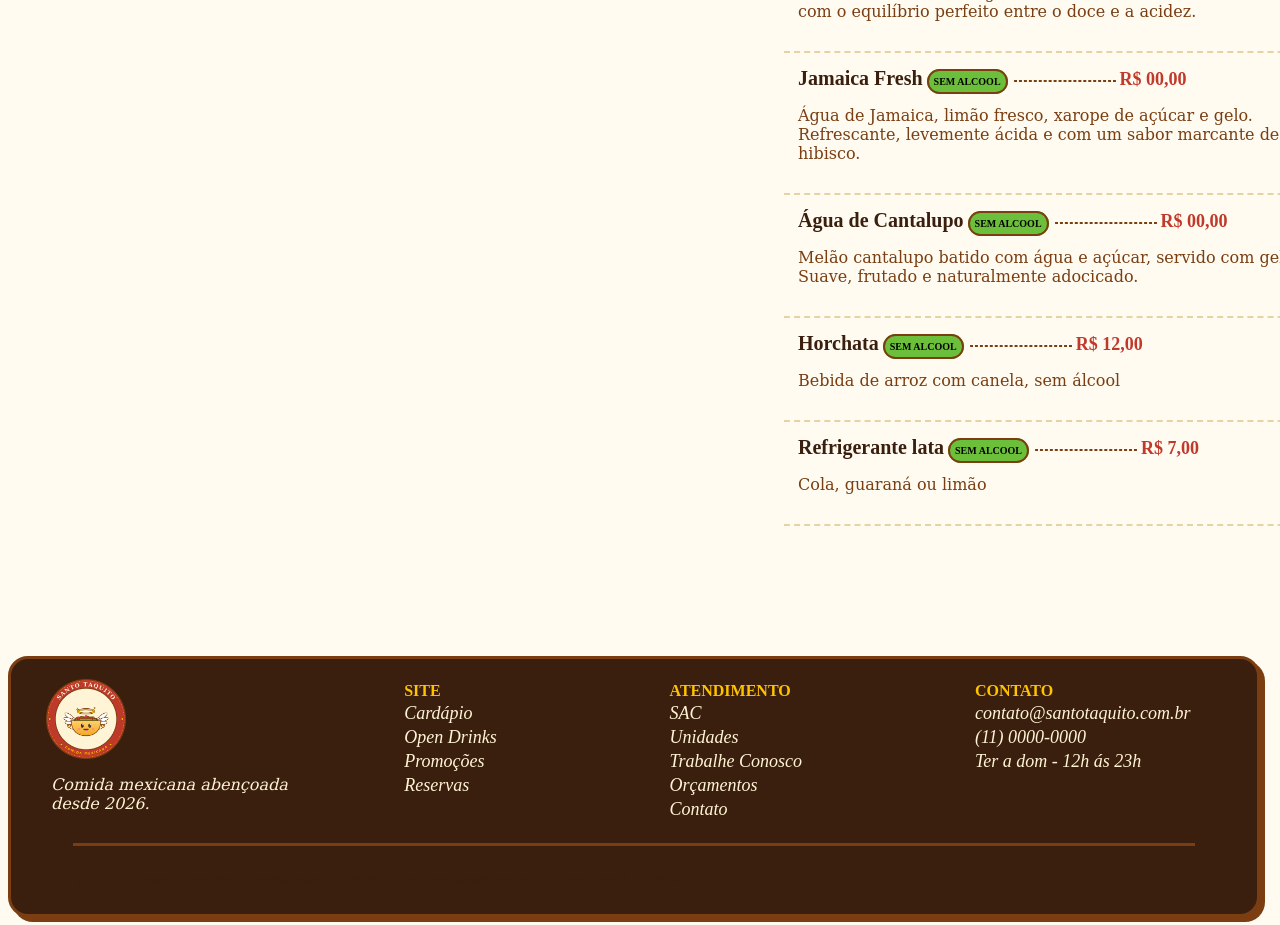
==== commit 7b28dbd5: "fix: alt rodapé" ====
--- a/html/cardapio.html
+++ b/html/cardapio.html
@@ -230,7 +230,7 @@
     <footer>
         <div class="content-rodape">
             <div id="selo-rodape">
-                <img src="../img/logo-emblema.webp" alt="">
+                <img src="../img/logo-emblema.webp" alt="Logo Santo Taquito">
                 <p><i>Comida mexicana abençoada<br>desde 2026.</i></p>
                 
             </div>
--- a/css/style.css
+++ b/css/style.css
@@ -1,25 +1,25 @@
 /* Todas as cores que serão usadas no site */
 :root {
-  --vermelho-pimenta:#C0392B;
-  --vermelho-escuro:#9E2E22;
-  --verde-moldura: #2E8B57;
-  --verde-escuro:#1F6B45;
-  --dourado-aureola:#FFC300;
-  --amarelo-tordilha:#FFD166;
-  --laranja-tordilha:#F4A824;
-  --raio-dourado:#FFD98A;
-  --creme:#FFF4D6;
-  --fundo-da-pagina:#FFFBF1;
-  --branco:#FFFFFF;
-  --marrom-contorno: #7A3E12;
-  --marrom-texto: #3B1F0E;
-  --verde-alface: #6BBF3A;
-  --vermelho-tomate:#E63946;
-  --rosa-bochecha:#FF7B9C;
-}
-
-.item-menu{
-    display:flex;
+    --vermelho-pimenta: #C0392B;
+    --vermelho-escuro: #9E2E22;
+    --verde-moldura: #2E8B57;
+    --verde-escuro: #1F6B45;
+    --dourado-aureola: #FFC300;
+    --amarelo-tordilha: #FFD166;
+    --laranja-tordilha: #F4A824;
+    --raio-dourado: #FFD98A;
+    --creme: #FFF4D6;
+    --fundo-da-pagina: #FFFBF1;
+    --branco: #FFFFFF;
+    --marrom-contorno: #7A3E12;
+    --marrom-texto: #3B1F0E;
+    --verde-alface: #6BBF3A;
+    --vermelho-tomate: #E63946;
+    --rosa-bochecha: #FF7B9C;
+}
+
+.item-menu {
+    display: flex;
     justify-content: space-around;
     list-style: none;
 }
@@ -33,32 +33,32 @@
     background-color: var(--verde-moldura);
     padding: 5px;
     border-style: solid;
-    border-top-color: var(--marrom-contorno) ;
+    border-top-color: var(--marrom-contorno);
     box-shadow: 5px 5px var(--marrom-contorno);
-    border-radius:10px;
+    border-radius: 10px;
 }
 
 #imagem-banner {
     height: 64px;
-    padding:20px;
-    cursor:pointer;
- }
+    padding: 20px;
+    cursor: pointer;
+}
 
 
 
 .content-group {
-  display: flex;
-  justify-content: space-between;
-  align-items: center;
-  padding: 10px; 
-  background-color: #fff8ef;
-  
+    display: flex;
+    justify-content: space-between;
+    align-items: center;
+    padding: 10px;
+    background-color: #fff8ef;
+
 }
 
 
 
 .btn {
-    border:1px solid var(--marrom-contorno);
+    border: 1px solid var(--marrom-contorno);
     border-radius: 20px;
     padding: 10px;
     text-decoration: none;
@@ -66,12 +66,14 @@
     margin-right: 40px;
     width: 125px;
     text-align: center;
+    font-family: "DejaVu Serif", Georgia, serif;
 }
 
 .btn-principal {
     background-color: var(--vermelho-pimenta);
     color: var(--branco);
 }
+
 .btn-unidades {
     background-color: var(--vermelho-pimenta);
     color: var(--branco);
@@ -79,126 +81,225 @@
 
 
 .titulos {
-    font-family:'Franklin Gothic Medium', 'Arial Narrow', Arial, sans-serif;
+    font-family: 'Franklin Gothic Medium', 'Arial Narrow', Arial, sans-serif;
 }
 
 body {
+    margin-right: 20px;
     background-color: var(--fundo-da-pagina);
-    margin-right: 20px;   
- }
- #banner-orcamento {
+}
+
+#banner-orcamento {
+    border-radius: 20px;
+    margin-top: 5px;
+    border-style: solid;
+    border-color: var(--marrom-contorno);
+    width: 100%;
+}
+
+
+ #banner-contato {
+    border-radius: 20px;
+    margin-top: 5px;
+    border-style: solid;
+    border-color: var(--marrom-contorno);
+    width: 100%;
+    height: 100%;
+    margin: 0;
+    background-color: var(--fundo-da-pagina);
+    margin-right: 20px;
+
+    min-height: 100%;
+    display: flex;
+    flex-direction: column;
+}
+
+header {
+    height: 120px;
+}
+
+#banner-unidades {
+    border-radius: 20px;
+    margin-top: 5px;
+    border-style: solid;
+    border-color: var(--marrom-contorno);
+    width: 100%;
+}
+
+.imagem-unidade {
+    border-radius: 60px;
+    border-style: solid;
+    border-color: var(--marrom-contorno);
+    width: 70%;
+}
+
+.content-unidades {
+    padding: 60px;
+    display: flex;
+    margin-left: 70px;
+    margin-bottom: 20px;
+}
+
+.content-unidades h4,
+.content-unidades h2 {
+    display: flex;
+}
+/* bruno orçamento */
+#banner-orcamento {
     border-radius: 20px;
     margin-top: 5px;
     border-style: solid;
     border-color: var(--marrom-contorno);
     width: 100%;
  }
- #banner-contato {
-    border-radius: 20px;
-    margin-top: 5px;
-    border-style: solid;
-    border-color: var(--marrom-contorno);
-    width: 100%;
-    height: 100%;
- }
-
-header {
-    height: 120px;
-}
-#banner-unidades {
-    border-radius: 20px;
-    margin-top: 5px;
-    border-style: solid;
-    border-color: var(--marrom-contorno);
-}
-.imagem-unidade {
-    border-radius: 60px;
-    border-style: solid;
-    border-color: var(--marrom-contorno);
-}
-.content-unidades {
-    padding: 60px;
-    display: flex;
-    margin-left: 70px;
-    margin-bottom: 20px;
-}
-.content-unidades h4, .content-unidades h2 {
-    display: flex;
-}
 
 .content-orcamento {
     padding: 70px;
     display: flex;
     justify-content: space-between;
 }
+
 .card-orcamento {
     border: solid 3px var(--marrom-contorno);
     border-radius: 20px;
     box-shadow: 5px 5px var(--marrom-contorno);
-    background-color: var(--creme);
+    background-color: var(--branco);
     width: 20%;
     padding: 20px;
 }
+
+
+.centralizacao  {
+    text-align: center;
+    color: var(--vermelho-pimenta);
+    font-family: "DejaVu Serif", Georgia, serif;
+}
+
+p {
+    font-family: "DejaVu Serif", Georgia, serif;
+    color: var(--marrom-texto);
+}
+.cor-h2-orcamento {
+    font-family: "DejaVu Serif", Georgia, serif;
+    color: var(--marrom-texto);
+}
+/* fim bruno orçamento */
+/* bruno - contato */
+#contato-confirmacao {
+  text-align: center;
+  padding: 24px;
+}
+
 .content-contato {
     padding: 50px;
     display: flex;
     justify-content: space-between;
 }
+
 .card-contato {
     border: solid 3px var(--marrom-contorno);
     border-radius: 20px;
     box-shadow: 5px 5px var(--marrom-contorno);
-    background-color: var(--creme);
+    background-color: var(--branco);
     width: 40%;
     padding: 20px;
 }
+.form-contato input[type="text"], input[type="email"], input[type="tel"], textarea {
+    width: 100%;
+    padding: 10px;
+    margin-bottom: 10px;
+    margin-top: 2px;
+    border: 3px solid var(--marrom-contorno);
+    border-radius: 8px;
+    box-sizing: border-box;
+    font-family: "DejaVu Serif", Georgia, serif;
+}
+.form-contato input[type="number"], input[type="date"] {
+    padding: 10px;
+    margin-bottom: 10px;
+    margin-top: 2px;
+    border: 3px solid var(--marrom-contorno);
+    border-radius: 8px;
+    box-sizing: border-box;
+    font-family: "DejaVu Serif", Georgia, serif;
+}
+.posicao {
+    display: flex;
+    gap: 10px;
+}
+.contato-label {
+    font-weight: bold;
+    font-family: "DejaVu Serif", Georgia, serif;
+    color: var(--marrom-texto);
+}
+.form-contato input:focus, .form-contato textarea:focus {
+    outline: 2px solid var(--verde-moldura);
+    outline-offset: 3px;
+}
+
+p {
+    font-family: "DejaVu Serif", Georgia, serif;
+    color: var(--marrom-texto);
+}
+.botao-form-contato {
+    background-color: var(--vermelho-pimenta);
+    color: var(--branco);
+    border: 3px solid var(--marrom-contorno);
+    border-radius: 24px;
+    padding: 12px 20px;
+    box-shadow: 4px 4px 0 var(--marrom-contorno);
+    font-family: arial, sans-serif;
+    font-weight: bold;
+    cursor: pointer;
+}
+/* fim bruno */
 
 footer {
     background-color: var(--marrom-texto);
-    height: 220px;
+    height: auto;
+    min-height: 220px;
     border-radius: 20px;
     border: 3px solid var(--marrom-contorno);
     box-shadow: 5px 5px var(--marrom-contorno);
+    margin-top: auto;
+
 }
 
 .copy-rodape {
     margin: 0 auto;
-    height: 80%;
+    padding: 12px 0;
     width: 90%;
     border-top: 3px solid var(--marrom-contorno);
     font-family: 'Franklin Gothic Medium', 'Arial Narrow', Arial, sans-serif;
-    font-size:14px;
-    text-align:center;
-    color:var(--creme);
+    font-size: 14px;
+    text-align: center;
+    color: var(--creme);
     display: flex;
 }
 
 #banner-sac {
     height: 100%;
     width: 100%;
-    margin-top:5px;
+    margin-top: 5px;
     border-radius: 10px;
     border: 3px solid var(--marrom-contorno);
-    /* box-shadow: 5px 5px var(--marrom-contorno); */
-}
-
-#selo-rodape img{
+}
+
+#selo-rodape img {
     margin-left: 35px;
     margin-top: 20px;
-    height: 80px ;
+    height: 80px;
 }
 
 #selo-rodape p {
     color: var(--creme);
     margin-left: 40px;
     margin-bottom: 30px;
-    /* display: flex;
-    position:fixed;
-    top:275px; */
+
 }
 
 #selo-rodape {
-    display:grid;
+    display: grid;
     margin-right: 10px;
 }
 
@@ -211,21 +312,22 @@
     background-color: var(--verde-moldura);
     height: 180px;
     border-radius: 20px;
-    color:var(--verde-escuro)
-    
+    color: var(--verde-escuro)
 }
 
 .menu a[aria-current="page"] {
     background-color: var(--dourado-aureola);
     padding: 10px 16px;
     border-radius: 20px;
-    border:3px solid var(--amarelo-tordilha);
-    color:var(--verde-escuro)
-}
-
-.rodape-site strong , .rodape-atendimento strong, .rodape-contato strong {
-    color:var(--dourado-aureola);
-    margin-bottom:10px;
+    border: 3px solid var(--amarelo-tordilha);
+    color: var(--verde-escuro)
+}
+
+.rodape-site strong,
+.rodape-atendimento strong,
+.rodape-contato strong {
+    color: var(--dourado-aureola);
+    margin: bottom 18px;
 }
 
 #banner-carpadio {
@@ -234,14 +336,20 @@
     border-radius: 10px;
     border-style: solid;
     border-bottom-color: var(--marrom-contorno);
-    margin-top:4px;
-}
-
+    margin-top: 4px;
+}
+
+#menu-cardapio {
+    display: flex;
+    list-style: none;
+    font-family: 'Franklin Gothic Medium', 'Arial Narrow', Arial, sans-serif;
+    
+}
 
 .container-menu-cardapio {
     margin-top: 20px;
 }
- 
+
 .btn-menu {
     border: 2px solid var(--marrom-contorno);
     height: 10px;
@@ -254,12 +362,14 @@
 }
 
 
-.rodape-site , .rodape-atendimento , .rodape-contato {
+.rodape-site,
+.rodape-atendimento,
+.rodape-contato {
     list-style: none;
-    display:inline-table;
+    display: inline-table;
     margin: auto;
-    margin-top:20px;  
-} 
+    margin-top: 20px;
+}
 
 .content-sac {
     border: 3px solid var(--marrom-contorno);
@@ -271,85 +381,563 @@
 }
 
 
-.content-sac h1 , .duas_colunas h1 {
-    color: var(--vermelho-primenta);
+.content-sac h1,
+.duas_colunas h1 {
+    color: var(--vermelho-pimenta);
 }
 
 .form-sac {
     display: grid;
 }
 
-.rodape-site li , .rodape-atendimento li , .rodape-contato li {
-    margin-top:3px;
-}
-
-.rodape-site a , .rodape-atendimento a , .rodape-contato i  {
-    color:var(--creme);
+/* Esconde o formulário do SAC quando ele tiver hidden */
+.form-sac[hidden] {
+  display: none;
+}
+
+.rodape-site li,
+.rodape-atendimento li,
+.rodape-contato li {
+    margin-top: 3px;
+}
+
+.rodape-site a,
+.rodape-atendimento a,
+.rodape-contato i {
+    color: var(--creme);
     text-decoration: none;
-    font-size: small;
+    font-size: 18px;
 }
 
 
 header::before {
-  content: "";
-  display: block;
-  height: 7px;
-  border-top: 2px solid #7a4a1e;
-  border-bottom: 3px solid var(--marrom-contorno);
-  background: linear-gradient(
-    to right,
-    #2e7d4f 0 33.33%,
-    #fdf6e9 33.33% 66.66%,
-    #c0392b 66.66% 100%
-  );
-}
-
-
+    content: "";
+    display: block;
+    height: 7px;
+    border-top: 2px solid #7a4a1e;
+    border-bottom: 3px solid var(--marrom-contorno);
+    background: linear-gradient(to right,
+            #2e7d4f 0 33.33%,
+            #fdf6e9 33.33% 66.66%,
+            #c0392b 66.66% 100%);
+}
+
+/* inicio raffa*/
+
+.card-img {
+    border: 1px solid #7A3E12;
+    /* espessura da borda*/
+    padding: 30px 35px 50px 13px;
+    /* Garante que todos os elementos internos tenham uma distância segura das bordas */
+    margin: 5px 15px;
+    /* ajusta tudo fora das bordas */
+    border-radius: 13px;
+    /* as pontas das bordas arredondadas*/
+    margin-bottom: 0 auto;
+    /* Centraliza horizontalmente */
+    border-radius: 24px;
+    box-shadow: 4px 4px 0px #7A3E12;
+    background-color: #FFFFFF;
+}
+
+/* inicio gaby*/
+
+.cardapio {
+    display: grid;
+    grid-template-columns: repeat(3, 1fr);
+    gap: 60px 40px;
+    padding: 40px 5%;
+    text-align: center;
+    font-size: 22px;
+}
+
+/* Inicio Henry */
+
+.banner-index {
+    width: 100%;
+    /* Largura do elemento */
+    height: 100%;
+    /* Altura do elemento */
+    border-radius: 10px;
+    /* Arredonda os cantos */
+    border-style: solid;
+    /* Estilo da linha solid= continua */
+    border-bottom-color: var(--marrom-contorno);
+    /* Cor so da borda de baixo */
+    margin-top: 4px;
+    /* Margem so em cima ou so embaixo */
+}
+
+.banner {
+    position: relative;
+    /* Define como o elemento é posicionado relative= fica no lugar normal, mas pode ser deslocado */
+}
+
+.banner img {
+    display: block;
+    /* define o comportamento do elemento block= ocupa a linha inteira, um embaixo do outro */
+    width: 100%;
+    /* Largura do elemento */
+    height: auto;
+    /* Altura do elemento auto= se ajusta sozinha ao conteudo */
+}
+
+.banner .botoes {
+    position: absolute;
+    /* Define como o elemento é posicionado absolute= sai do fluxo normal e se posiciona em relação ao position relative */
+    left: 50%;
+    /* Distancia do elemento ate a borda esqueda */
+    bottom: 8%;
+    /* Distancia do elemento ate a borda inferior */
+    transform: translateX(-43%);
+    /* Move o elemento na horizontal */
+    display: flex;
+    /* Define o comportamento do elemento flex= organiza em linha ou coluna de uma forma flexivel */
+    gap: 12px;
+    /* Define o espaço entre os itens de um flex ou grid */
+}
+
+.lista-unidades {
+    display: grid;
+    /* Define o comportamento do elemento grid= transforma em um container de grade */
+    grid-template-columns: repeat(auto-fit, minmax(220px, 1fr));
+    /* Define as colunas de um display grid */
+    gap: 24px;
+    /* Define o espaço entre o itens de um flex ou grid */
+    margin-bottom: 32px;
+    /* margem so em cima ou so em baixo */
+}
+
+.unidade img {
+    width: 100%;
+    /* Define a largura do elemento */
+    height: auto;
+    /* Define a altura de um elemento auto= se ajusta sozinho ao conteudo */
+    border: 2px solid #5a2a1a;
+    /* Cria uma borda */
+    border-radius: 20px;
+    /* Arredonda os cantos */
+}
+
+.unidade h3 {
+    margin: 0 0 10px;
+    /* Espaço de fora do elemento */
+    color: #4a2410;
+    /* Define a cor do texto */
+}
+
+.unidade {
+    padding-bottom: 60px;
+    /* Define o espaço interno na parte de baixo do elemento */
+}
+
+.btn {
+    display: inline-block;
+    /* Define o comportamento do elemento */
+    padding: 10px 22px;
+    /* Espaço dentro do elemento, entre o conteudo e as bordas */
+    border: 2px solid #5a2a1a;
+    /* Cria uma borda */
+    border-radius: 999px;
+    /* Arredonda os cantos */
+    font-family: "Nunito", "Poppins", sans-serif;
+    /* Tipo de letra (fonte) */
+    font-weight: 700;
+    /* Espessura da letra */
+    font-size: 14px;
+    /* Tamanho da letra */
+    text-decoration: none;
+    /* Sublinhado e similares */
+    white-space: nowrap;
+    /* Controla quebra de linha */
+    box-shadow: 0 3px 0 #5a2a1a;
+    /* Sombra ao redor do elemento */
+    transition: transform .1s, box-shadow .1s;
+    /* Suaviza mudanças, como passar o mouse */
+}
+
+.btn-vermelho {
+    background: #c0392b;
+    /* Fundo do elemento */
+    color: #fff;
+    /* Define a cor do texto */
+}
+
+#bnt-center {
+    text-align: center;
+    /* Define o alinhamento horizontal do texto */
+}
+
+.btn-amarelo {
+    background: #ffcf5c;
+    /* Fundo do elemento */
+    color: #4a2410;
+    /* DEfine a cor do texto */
+}
+
+/*efeito de clique que afunda o botão */
+.btn:hover {
+    transform: translateY(1px);
+    /* Move o elemento na vertical */
+    box-shadow: 0 2px 0 #5a2a1a;
+    /* Sombra ao redor do elemento */
+}
+
+.btn:active {
+    transform: translateY(3px);
+    /* Move o elemento na vertical */
+    box-shadow: 0 0 0 #5a2a1a;
+    /* Sombra ao redor do elemento */
+}
+
+.destaques,
+.unidades {
+    max-width: 1100px;
+    /* Define a largura maxima que um elemento pode ter */
+    margin: 0 auto;
+    /* Espaço fora do elemento */
+    padding: 50px 24px;
+    /* Espaço dentro do elemento */
+    text-align: center;
+    /* Alinhamento do texto */
+}
+
+.chamada {
+    margin: 0 0 8px;
+    /* Espaço fora do elemento */
+    font-family: "Nunito", sans-serif;
+    /* fonte da letra */
+    font-weight: 800;
+    /* Espessura da letra */
+    font-size: 14px;
+    /* Tamanho da letra */
+    letter-spacing: 3px;
+    /* Espaço entre as letras */
+    color: #2e7d4f;
+    /* Cor do elemento */
+}
+
+.destaques h2,
+.unidades h2 {
+    margin: 0 0 32px;
+    /* Espaço de fora do elemento */
+    font-family: Georgia, "Times New Roman", serif;
+    /* Fonte da letra */
+    font-size: 36px;
+    /* Tamanho da letra */
+    color: #c0392b;
+    /* Cor do elemento */
+}
+
+.cards {
+    display: grid;
+    /* Define o comportamento do elemento */
+    grid-template-columns: repeat(auto-fit, minmax(240px, 1fr));
+    /* Define a coluna de um display */
+    gap: 24px;
+    /* Espaço entre os elementos de flex ou grid */
+}
+
+.card {
+    display: flex;
+    /* Define o comportamento do elemento */
+    flex-direction: column;
+    /* Define a direção em que os itens são organizados */
+    align-items: center;
+    /* Define o alinhamento dos itens no eixo transversal de container  flex ou grid */
+    padding: 24px;
+    /* Espaço dentro do elemento, entre o conteudo e a borda */
+    background: #fff;
+    /* Fundo do elemento */
+    border: 2px solid #5a2a1a;
+    /* Cria uma borda */
+    border-radius: 24px;
+    /* Arredonda os cantos */
+    box-shadow: 0 4px 0 #5a2a1a;
+    /* Sombra ao redor do elemento */
+}
+
+.card img {
+    width: 160px;
+    /* Largura do elemento */
+    height: auto;
+    /* Altura do elemento */
+}
+
+.card h3 {
+    margin: 12px 0 6px;
+    /* Espaço fora do elemento */
+    color: #4a2410;
+    /* Cor do elemento */
+}
+
+.card p {
+    margin: 0 0 16px;
+    /* Espaço fora do elemento */
+    flex-grow: 1;
+    /* Faz o elemento crescer ate preecnher o espaço restante do container flex */
+}
+
+.unidades .btn {
+    width: auto;
+    /* Largura do elemento */
+    min-width: max-content;
+    /* Largura minima do elemento */
+    height: auto;
+    /* Altura do elemento */
+}
+
+.card-uni {
+    padding: 24px;
+    /* espaço dentro do elemento */
+    background: #fff;
+    /* Fundo do elemento */
+    border: 2px solid #5a2a1a;
+    /* Cria uma borda */
+    border-radius: 24px;
+    /* Arredonda os cantos */
+    box-shadow: 0 4px 0 #5a2a1a;
+    /* Sombra ao redor do elemento */
+}
+
+/* fim Henry */
 
 .engloba-conteudo {
-    display:flex;
+    display: flex;
     justify-content: space-evenly;
 }
 
-.duas_colunas details , .outros-canais {
+/* bernardo SAC */
+.duas_colunas details,
+.outros-canais {
     border: 2px solid var(--marrom-contorno);
-    border-radius:10px;
-    padding:25px;
+    border-radius: 10px;
+    /* deixa arredondado a borda aredondada */
+    padding: 25px;
+    /* da um espaço */
+}
+
+.engloba-conteudo {
+    display: grid;
+    /* duas colunas lado a lado */
+    grid-template-columns: 1fr 1fr;
+    /* cria duas colunas do mesmo tamanho*/
+    gap: 24px;
+    /* deixa um espaço entre as colunas */
+    padding: 24px;
+}
+
+.duas_colunas,
+.content-sac {
+    background-color: var(--branco);
+    border: 3px solid var(--marrom-contorno);
+    border-radius: 20px;
+    padding: 24px;
+    box-shadow: 5px 5px var(--marrom-contorno);
+
+}
+
+.duas_colunas details {
+    border: 3px solid var(--marrom-contorno);
+    border-radius: 20px;
+    padding: 15px;
+    margin-bottom: 12px;
+    box-shadow: 5px 5px var(--marrom-contorno);
+}
+
+summary {
+    cursor: pointer;
+    /* faz aparecer a mão*/
+    font-weight: bolder;
+    /* deixa destacado */
+
+}
+
+.form-sac label {
+    display: block;
+    /*empilha organizado*/
+    margin-top: 12px;
+    /* da um espaço e manda para baixo*/
+    font-weight: bold;
+
+}
+
+.form-sac input[type="text"],
+.form-sac input[type="email"],
+.form-sac select {
+    width: 95%;
+    padding: 10px;
+    border: 3px solid var(--marrom-contorno);
+    border-radius: 20px;
+    box-shadow: 5px 5px var(--marrom-contorno);
 }
 
 .duas_colunas summary {
+    cursor: pointer;
+    font-weight: bold;
+}
+
+.form-sac button {
+    background-color: var(--vermelho-pimenta);
+    color: var(--branco);
     border: 2px solid var(--marrom-contorno);
-}
-
+    border-radius: 20px;
+    padding: 10px 20px;
+    margin-top: 40px;
+    font-weight: bold;
+    /* grossura das letras*/
+    cursor: pointer;
+    box-shadow: 4px 4px var(--marrom-contorno);
+    /* sobrombra */
+}
+
+/* início João */
+
+.banner-promocoes {
+    border-radius: 20px;
+    margin-top: 5px;
+    border-style: solid;
+    border-color: var(--marrom-contorno);
+}
+
+.margemc {
+    margin-top: 50px;
+    /*espaçamento pra cima (externo)*/
+}
+
+.margemb {
+    margin-bottom: 50px;
+    /*espaçamento pra baixo (externo)*/
+}
+
+.img {
+    display: flex;
+    /*deixa as imagens uma do lados da outra*/
+    gap: 200px;
+    /*distância entre as imagens*/
+    justify-content: space-between;
+    /*deixa as imagens no começo, meio e fim*/
+}
+
+.card1 {
+    border: #7A3E12 solid 2px;
+    /*deixa a borda sólida*/
+    border-radius: 24px;
+    /*deixa a borda arredondada*/
+    box-shadow: #7A3E12 3px 4px 0 0;
+    /*sombra da borda*/
+    padding: 30px;
+    /*espaçamento (interno)*/
+    padding-inline: 20px;
+    /*espaçamento nas laterais (interno)*/
+    background-color: #FFFFFF;
+    /*cor de fundo*/
+    min-height: 460px;
+    /*define a altura mínima do card.*/
+
+}
+
+.card2 {
+    border: #9E2E22 2px;
+    /*deixa a borda sólida*/
+    border-radius: 24px;
+    /*deixa a borda arredondada*/
+    box-shadow: #9E2E22 5px 6px 0 0;
+    /*sombra da borda*/
+    padding: 2px;
+    /*espaçamento (interno)*/
+    background-color: #C0392B;
+    /*cor do fundo*/
+    width: 200px;
+    /*tamanho do item*/
+    color: #FFF4D6;
+    margin: auto;
+    /*espaçamento para centralizar (externo)*/
+    margin-bottom: 20px;
+    /*espaçamento pra baixo (externo)*/
+    text-align: center;
+    /*centraliza texto para o centro */
+}
+
+.borda-promocao {
+    border: 2px solid var(--marrom-contorno);
+    border-radius: 20px;
+    padding: 5px;
+    margin-bottom: 10px;
+}
+
+/* Fim João */
+
+/* trabalhe-conosco victor */
+/* Esconde o formulário de candidatura quando ele tiver hidden */
+.form-trabalhe[hidden] {
+  display: none;
+}
+
+.banner-img img {
+    width: 100%;
+    border: 2px solid var(--marrom-contorno);
+    border-radius: 20px;
+    box-shadow: 4px 4px 0 var(--marrom-contorno);
+    margin-top: 5px;
+}
+
+.vaga-card,
+.card-rh,
+.form-candidadura {
+    border: 2px solid var(--marrom-contorno);
+    /* borda e como ela fica, quanto menor px= borda fina, maior px= borda grossa */
+    box-shadow: 4px 4px 0 var(--marrom-contorno);
+    /* sobras na borda do card */
+    margin: 0 0;
+    /* margem de fora */
+    padding: 10px;
+    /* margem de dentro */
+}
+
+.vaga-card {
+    background-color: var(--branco);
+    /* cor de fundo do card */
+    border: 2px solid var(--marrom-contorno);
+    border-radius: 20px;
+    /* arredondamento das bordas */
+    margin-bottom: 20px;
+    /* espaçamento entre os cards do lado de fora*/
+    max-width: 90%;
+    /* 100% para o card ocupar a coluna interia */
+    position: relative;
+    /*posição relativa para permitir o poscionamento do status vaga*/
+}
 
 /* Ryan - Cardápio */
 #menu-cardapio {
     display: flex;
     list-style: none;
     font-family: 'Franklin Gothic Medium', 'Arial Narrow', Arial, sans-serif;
-    margin-top:60px;
-}
-
-.lista-cardapio h2  {
+    margin-top: 60px;
+}
+
+.lista-cardapio h2 {
     border-bottom: 2px solid var(--marrom-contorno);
     padding-bottom: 4px;
     width: 500px;
 }
 
-.lista-cardapio h2 , .item-preco {
+.lista-cardapio h2,
+.item-preco {
     color: var(--vermelho-pimenta);
 }
 
 .lista-cardapio {
     display: flex;
-    gap:66px;
+    gap: 66px;
     margin: 100px;
     border-radius: 30px;
     background: var(--fundo-da-pagina);
 }
 
 .grupo {
-    padding:20px;
+    padding: 20px;
     width: 550px;
     margin-bottom: 10px;
     /* border-radius: 10px;
@@ -375,7 +963,7 @@
 
 .pimenta {
     border: 2px solid var(--marrom-contorno);
-    width: 10px; 
+    width: 10px;
     display: inline-flex;
     height: 10px;
     border-radius: 10px;
@@ -385,20 +973,20 @@
 
 .pontilhado {
     border: 1px dashed var(--marrom-contorno);
-    display:inline-flex;
+    display: inline-flex;
     width: 100px;
-    border-radius:10px;
+    border-radius: 10px;
     margin-left: 2px;
-    position:relative;
-    bottom:3px;
+    position: relative;
+    bottom: 3px;
 }
 
 .tag {
     border: 2px solid var(--marrom-contorno);
-    padding:5px;
+    padding: 5px;
     border-radius: 20px;
     font-weight: bold;
-    font-size:10px;
+    font-size: 10px;
 }
 
 .tag-verde {
@@ -416,6 +1004,627 @@
 }
 
 .descricao-item {
-    color:var(--marrom-contorno);
-}
-
+    color: var(--marrom-contorno);
+}
+
+.drink {
+    text-align: center;
+}
+
+.drink img {
+    width: 100%;
+    max-width: 550px;
+    height: auto;
+    border: 3px solid var(--marrom-contorno);
+    border-radius: 20px;
+}
+
+.drink p b {
+    font-size: 24px;
+    color: var(--vermelho-pimenta);
+}
+
+.banner-drinks {
+    border-radius: 20px;
+    margin-top: 5px;
+    border-style: solid;
+    border-color: var(--marrom-contorno);
+    width: 100%;
+    height: 100%;
+
+}
+
+.card-drinks {
+    border-radius: 20px;
+    padding: 10px 20px;
+    margin-top: 40px;
+    font-weight: bold;
+    /* grossura das letras*/
+    cursor: pointer;
+    box-shadow: 4px 4px var(--marrom-contorno);
+    /* sobrombra */
+    background-color: var(--branco);
+    border: 2px solid var(--marrom-contorno);
+}
+
+.form-sac button:hover {
+    background-color: var(--vermelho-escuro);
+    /* escurece o botão quando clica*/
+
+}
+
+.outros-canais {
+    background-color: var(--creme);
+    border: 3px solid var(--marrom-contorno);
+    border-radius: 20px;
+    box-shadow: 5px 5px var(--marrom-contorno);
+}
+
+
+
+.assuntos {
+    margin-top: 40px;
+    border: none
+}
+
+.assuntos input {
+    display: none;
+}
+
+.assuntos label {
+    display: inline-block;
+    /* respeita o tamanho e deixa do lado */
+    background-color: var(--creme);
+    border: 2px solid var(--marrom-contorno);
+    border-radius: 20px;
+    padding: 8px 12px;
+    /* espaço de dentro*/
+    margin: 4px;
+    /* espaço de fora */
+    cursor: pointer;
+    font-weight: bold;
+
+}
+
+.assuntos input:checked+label {
+    /* faz ficar amarelado*/
+    background-color: var(--dourado-aureola);
+
+}
+
+.assuntos label:hover {
+    /* muda de cor quando passa por cima*/
+    background-color: var(--amarelo-tordilha);
+}
+
+.content-sac h2,
+.duas_colunas h2 {
+    color: var(--vermelho-pimenta)
+}
+
+
+.assuntos label {
+    border: 3px solid var(--marrom-contorno);
+    border-radius: 20px;
+}
+
+
+.form-sac textarea {
+    width: 80%;
+    box-sizing: border-box;
+    border: 3px solid var(--marrom-contorno);
+    border-radius: 20px;
+    box-shadow: 5px 5px var(--marrom-contorno);
+    padding: 10px;
+    background-color: var(--branco);
+}
+
+/* fim gaby*/
+.uni-botom {
+    display: flex;
+    justify-content: center;
+    /* Centraliza na horizontal */
+    align-items: center;
+    /* Centraliza na vertical */
+    height: 100vh;
+}
+
+
+.h-uni {
+    border-bottom: 1px solid #000;
+    background-color: #FFFFFF;
+    text-shadow: 2px 2px 5px #C0392B;
+}
+
+.tam-botao {
+    display: block;
+    margin: 0 auto;
+    /* Centraliza horizontalmente */
+    max-width: 100%;
+    /* Garante que ela não ultrapasse a largura do card */
+}
+
+.container-tags {
+    display: flex;
+    justify-content: center;
+    /* Centraliza horizontalmente */
+    gap: 15px;
+    /* Espaçamento entre as tags */
+    flex-wrap: wrap;
+    /* Quebra para a linha de baixo se faltar espaço */
+}
+
+.video-uni {
+    width: 700px;
+    max-width: px;
+    /* faz com que o elemento não ultrapasse a largura*/
+    height: auto;
+    /* autoplay automatico*/
+    align-items: center;
+    margin: 25px;
+    border-radius: 24px;
+    display: block;
+    margin: 0 auto;
+}
+
+.card-display-video {
+    border: 1px solid #7A3E12;
+    /* espessura da borda*/
+    padding: 5px 5px 100px;
+    /* Garante que todos os elementos internos tenham uma distância segura das bordas */
+    margin: auto;
+    border-radius: 13px;
+    /* as pontas das bordas arredondadas*/
+    box-shadow: 4px 4px 0px #7A3E12;
+    /* adicionar efeito de sombra */
+    background-color: #FFFFFF;
+    /*cor de fundo do card*/
+    width: 1000px;
+    height: 500px;
+    align-items: center;
+    /*alinhar itens*/
+}
+
+.h1-uni {
+    margin-top: 50px;
+    /* margem cima */
+    text-align: center;
+    /*alinha texto*/
+    justify-content: center;
+    /* Centraliza os itens horizontalmente */
+    font-size: 50px;
+    /*tamanho da fonte*/
+    text-shadow: 2px 2px 5px #C0392B;
+    /*aplicar sombra em um elemento*/
+    color: #C0392B;
+    /*cor da palavra*/
+
+}
+
+.h2-uni {
+    font-family: Georgia, 'Times New Roman', Times, serif;
+    text-align: center;
+    color: #1F6B45;
+    border-radius: 13px;
+}
+
+.h2-01 {
+    text-align: center;
+}
+
+/* fim raffa */
+
+/* Começo Murilo */
+/* Ajusta a localização do formulário na pagina*/
+.reservas-pagina {
+    max-width: 1200px;
+    margin: 0 auto;
+    padding: 24px;
+}
+
+.reservas-banner {
+    display: block;
+    width: 100%;
+    height: auto;
+    border: 2px solid var(--marrom-contorno);
+    border-radius: 20px;
+    margin-top: 5px;
+
+}
+
+/* Ajusta o trecho do texto, alinhando ele a direita do formulário*/
+.reservas-layout {
+    display: flex;
+    gap: 24px;
+    align-items: flex-start
+}
+
+/*Ajustou todo o campo formulário, adicionando bordas mais refinadas, cor de fundo, efeito sombra e centralizando corretamente com a página.*/
+.reservas-formulario {
+    flex: 3;
+    min-width: 0;
+    background-color: var(--branco);
+    border: 3px solid var(--marrom-contorno);
+    border-radius: 14px;
+    padding: 24px;
+    box-shadow: 4px 4px var(--marrom-contorno);
+}
+
+/*centralizou as tabelas umas nas outras*/
+.reservas-informacoes {
+    flex: 2;
+    min-width: 0;
+}
+
+.reservas-formulario .reservas-campo {
+    margin-bottom: 16px;
+}
+
+.reservas-formulario .reservas-campo label {
+    display: block;
+    margin-bottom: 6px;
+    color: var(--marrom-texto);
+    font-weight: bold;
+}
+
+.reservas-formulario .reservas-campo input,
+.reservas-formulario .reservas-campo select,
+.reservas-formulario .reservas-campo textarea {
+    resize: none;
+    width: 100%;
+    box-sizing: border-box;
+    padding: 10px;
+    border: 3px solid var(--marrom-contorno);
+    border-radius: 8px;
+    background-color: var(--branco);
+    color: var(--marrom-texto);
+    font-family: inherit;
+}
+
+/*contorno botao*/
+/* Contorno dos campos em foco */
+.reservas-formulario .reservas-campo input:focus,
+.reservas-formulario .reservas-campo select:focus,
+.reservas-formulario .reservas-campo textarea:focus {
+    outline: 2px solid var(--verde-escuro);
+    outline-offset: 2px;
+}
+
+.reservas-formulario .reservas-linha-campos {
+    display: flex;
+    gap: 16px;
+}
+
+.reservas-formulario .reservas-linha-campos .reservas-campo {
+    flex: 1;
+    min-width: 0;
+}
+
+.reservas-formulario .reservas-botao {
+    background-color: var(--vermelho-pimenta);
+    color: var(--branco);
+    border: 3px solid var(--marrom-contorno);
+    border-radius: 24px;
+    padding: 12px 20px;
+    box-shadow: 4px 4px 0 var(--marrom-contorno);
+    font-family: Arial, sans-serif;
+    font-weight: bold;
+    cursor: pointer;
+}
+
+/* Muda a cor do botão ao passar o mouse */
+.reservas-formulario .reservas-botao:hover {
+    background-color: var(--vermelho-escuro);
+}
+
+/*contorno botao*/
+.reservas-formulario .reservas-botao:focus-visible {
+    outline: 2px solid var(--verde-escuro);
+    outline-offset: 4px;
+}
+
+.reservas-informacoes .reservas-cartao-como-funciona {
+    background-color: var(--creme);
+    color: var(--marrom-texto);
+    border: 3px solid var(--marrom-contorno);
+    border-radius: 14px;
+    padding: 20px;
+    margin-bottom: 16px;
+    box-shadow: 4px 4px 0 var(--marrom-contorno);
+
+}
+
+.reservas-informacoes .reservas-cartao-grupos {
+    background-color: var(--branco);
+    color: var(--marrom-texto);
+    border: 3px solid var(--marrom-contorno);
+    border-radius: 14px;
+    padding: 20px;
+    margin-bottom: 16px;
+    box-shadow: 4px 4px 0 var(--marrom-contorno);
+}
+
+.reservas-informacoes .reservas-cartao-aniversariante {
+    background-color: var(--amarelo-tordilha);
+    color: var(--marrom-texto);
+    border: 3px solid var(--marrom-contorno);
+    border-radius: 14px;
+    padding: 20px;
+    margin-bottom: 16px;
+    box-shadow: 4px 4px 0 var(--marrom-contorno);
+    text-align: center;
+}
+
+/* Fonte e cor do conteúdo da página de reservas */
+.reservas-pagina {
+    font-family: "DejaVu Sans", Arial, sans-serif;
+    color: var(--marrom-texto);
+}
+
+
+.reservas-pagina h1 {
+    font-family: "DejaVu Serif", Georgia, serif;
+    font-size: 44px;
+    color: var(--vermelho-pimenta);
+    margin: 0 0 12px;
+}
+
+.reservas-formulario h2 {
+    font-family: "DejaVu Serif", Georgia, serif;
+    font-size: 30px;
+    color: var(--vermelho-pimenta);
+    margin: 0 0 20px;
+}
+
+.reservas-informacoes section h2 {
+    font-family: "DejaVu Serif", Georgia, serif;
+}
+
+.reservas-formulario .reservas-campo label {
+    font-size: 13px;
+}
+
+/* Mensagem de confirmação da reserva */
+#reservas-confirmacao {
+    text-align: center;
+    padding: 24px 0;
+}
+
+#reservas-confirmacao h2 {
+    color: var(--verde-escuro);
+    margin-bottom: 16px;
+}
+
+#reservas-confirmacao p {
+    color: var(--marrom-texto);
+    line-height: 1.5;
+}
+
+
+
+.card-rh {
+    border-radius: 20px;
+    background-color: var(--verde-escuro);
+    color: var(--branco);
+    max-width: 90%;
+}
+
+.text-rh {
+    /* cor titulo e-mail do rh */
+    color: var(--dourado-aureola);
+    /* cor do titulo do card RH */
+}
+
+.titulos-vagas-candidatura {
+    /* Estilização dos titulo */
+    color: var(--vermelho-pimenta);
+    /* cor da fonte */
+    margin: 0 0 16px 0;
+    /* 0 ajusta em cima, 0 ajusta na diretita, 16px ajusta o que vem embaixo, utimo 0 ajusta o espaço na esquerda */
+    font-size: 30px;
+    /* tamanho dos titulos maiores */
+    font-family: Georgia, 'Times New Roman', Times, serif;
+}
+
+.vaga-cargo {
+    /* estilização dos titulos de cargo */
+    font-size: 18px;
+    font-weight: bold;
+    /* negrito */
+    font-family: Georgia, serif;
+    /* tipo da fonte */
+    color: #000000;
+    /* cor da fonte dos titulos na caixa */
+}
+
+.vaga-local {
+    font-size: 16px;
+    color: var(--marrom-contorno);
+    margin: 4px 0;
+    /* espaço entre o cargo e a localização*/
+}
+
+.vaga-status {
+    background-color: var(--verde-alface);
+    /* cor de fundo do status da vaga*/
+    border-radius: 20px;
+    /* arredondamento da borda do status da vaga*/
+    border: 1px solid var(--marrom-contorno);
+    /* borda do status da vaga*/
+    padding: 3px 6px;
+    /* espaçamento interno do status da vaga*/
+    position: absolute;
+    /*permite poscinar o status vaga dentro do card */
+    bottom: 10px;
+    /* poscionamento do status vaga em relação a parte inferior do card */
+    right: 10px;
+    /* poscionamento do status vaga em relação a parte direita do card */
+    font-size: 11px;
+    font-weight: bold;
+}
+
+.form-candidatura {
+    /* card da candidatura */
+    border: 2px solid var(--marrom-contorno);
+    /* borda e a caracteristica de como fica a borda */
+    border-radius: 20px;
+    /* arredondamento da borda do card */
+    box-shadow: 4px 4px 0 var(--marrom-contorno);
+    /* sombra do card */
+    background-color: #FFFFFF;
+    max-width: 90%;
+    min-height: 700px;
+    /* tamanho na vertical do card */
+    margin: 0px;
+    /*espaçamento de fora */
+    padding: 24px;
+    /* espaçamento de dentro */
+}
+
+.form-candidatura label {
+    font-weight: bold;
+    display: block;
+    /* coloca cada titulo em cima do seu card */
+    font-family: Arial, sans-serif;
+}
+
+.form-candidatura input,
+.form-candidatura select,
+.form-candidatura textarea {
+    width: 100%;
+    /* pega toda a largura da coluna */
+    padding: 10px;
+    box-sizing: border-box;
+    /* o padding nao aumenta a largura total */
+    font-family: inherit;
+    /* usa a mesma fonte do resto da pagina */
+    font-size: 14px;
+    /*mesmo tamanho em todos os campos */
+}
+
+.form-candidatura input[type="submit"] {
+    /* muda so o botao enviar-candidatura sem mexer nos outros campos */
+    width: auto;
+    /* deixa o botao fixo sem aplicar a regra do input no  form-candidatura da linha 274 */
+}
+
+.text-envie-candidatura {
+    color: var(--vermelho-pimenta);
+    /* cor do titulo envie sua candidatura */
+}
+
+.card-nome {
+    border: 2px solid var(--marrom-contorno);
+    /* borda e a caracteristisca de como fica a borda */
+    border-radius: 8px;
+    /* arredondamento da borda do card */
+    width: 90%;
+    /* largura do card */
+    color: var(--marrom-contorno);
+}
+
+.card-email,
+.card-telefone,
+.card-vagas,
+.card-unidades,
+.card-sobre-voce {
+    border: 2px solid var(--marrom-contorno);
+    /* borda e a caracteristisca de como fica a borda */
+    border-radius: 8px;
+    /* arredondamento da borda do card */
+    color: var(--marrom-contorno);
+}
+
+.vagas-unidades {
+    display: flex;
+    /* colocou os dois card na mesma linha */
+    gap: 10px;
+    /* espaço entre os cards */
+}
+
+.telefone-email {
+    display: flex;
+    gap: 10px;
+}
+
+.card-curriculo {
+    background-color: var(--branco);
+    border: 2px dashed var(--marrom-contorno);
+    /* borda tracejada */
+    border-radius: 8px;
+    direction: rtl;
+    /* inverte o sentido do card para jogar a caixa de selcionar o arquivo para a direita */
+    width: 90%;
+    color: var(--marrom-contorno);
+}
+
+.card-sobre-voce {
+    width: 90%;
+    height: 100px;
+    padding: 10px;
+    box-sizing: border-box;
+    resize: none;
+    color: var(--marrom-contorno);
+    min-height: 250px
+}
+
+.card-nome::placeholder,
+/* placeholder para adicionar a cor do texto dentro do card */
+.card-email::placeholder,
+.card-telefone::placeholder,
+.card-sobre-voce::placeholder {
+    color: var(--marrom-contorno);
+}
+
+.card-curriculo::file-selector-button {
+    /* escolher e colocar borda no "escolher arquiivo" */
+    border: 2px solid var(--marrom-contorno);
+    border-radius: 8px;
+    font-weight: bold;
+
+}
+
+.enviar-candidatura {
+    /* card enviar candidatura */
+    border: 2px solid var(--marrom-contorno);
+    /* borda e a caracteristisca de como fica a borda */
+    border-radius: 8px;
+    /* arredondamento da borda do card */
+    box-shadow: 4px 4px 0 var(--marrom-contorno);
+    /* sombra do card */
+    background-color: var(--vermelho-pimenta);
+    /* cor de dentro do card */
+    margin-top: 20px;
+    /* afasta o botao da caixa sobre voce */
+    font-size: 14px;
+    /* fonte do botao no mesmo tamanho dos campos */
+    color: var(--branco);
+    font-weight: bold;
+    padding: 10px 24px;
+    cursor: pointer;
+    /* muda o cursor do mouse para maozinha quando passa em cima do botao */
+
+}
+
+.vagas {
+    display: grid;
+    grid-template-columns: 1fr 1.2fr;
+    /* coluna esquerda menor e da direita menor */
+    gap: 30px;
+    /*espaço entre as colunas */
+    padding: 30px;
+}
+
+.campo {
+    flex: 1;
+    /* cada campo ocupa metade da tela */
+}
+
+.form-candidadura .campo .form-candidadura .card-nome,
+.form-candidadura .card-curriculo,
+.card-telefone,
+.card-email {
+    margin-bottom: 14px;
+}
+
+/* fim trabalhe conosco */
